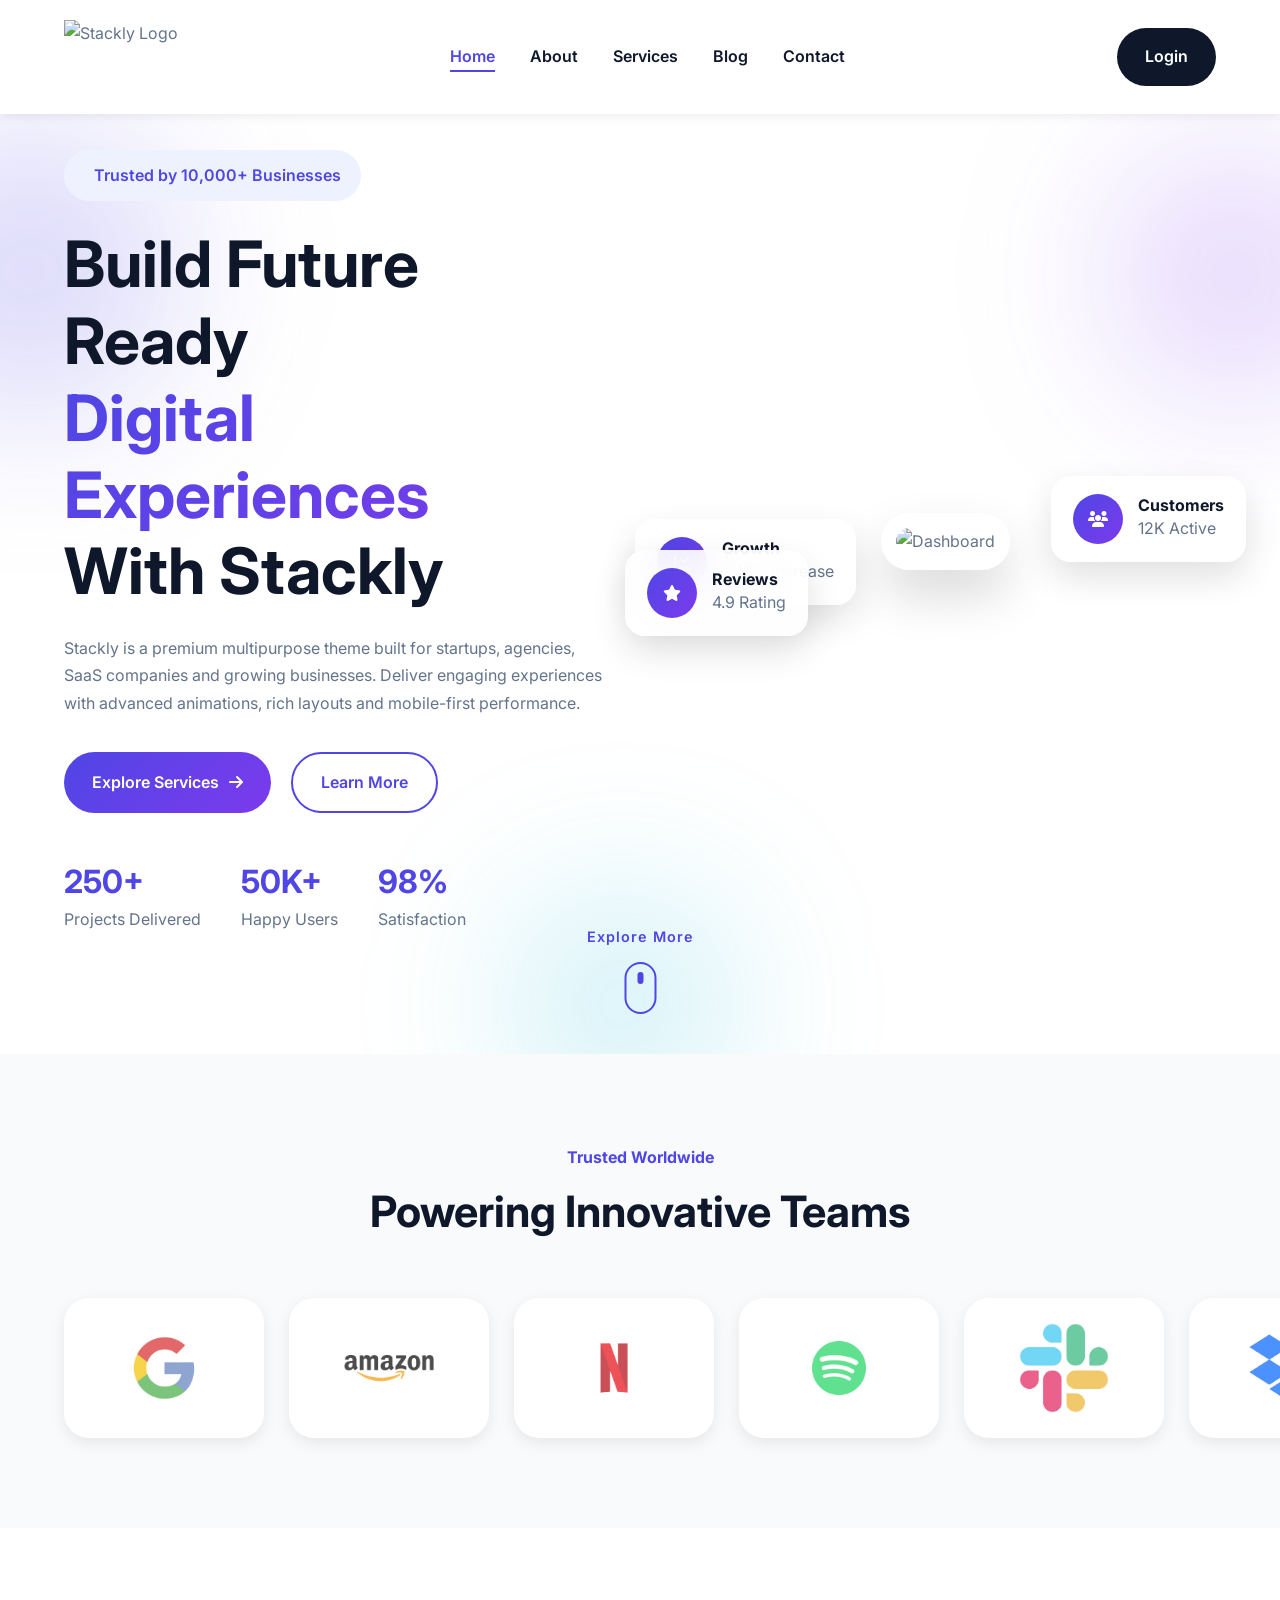
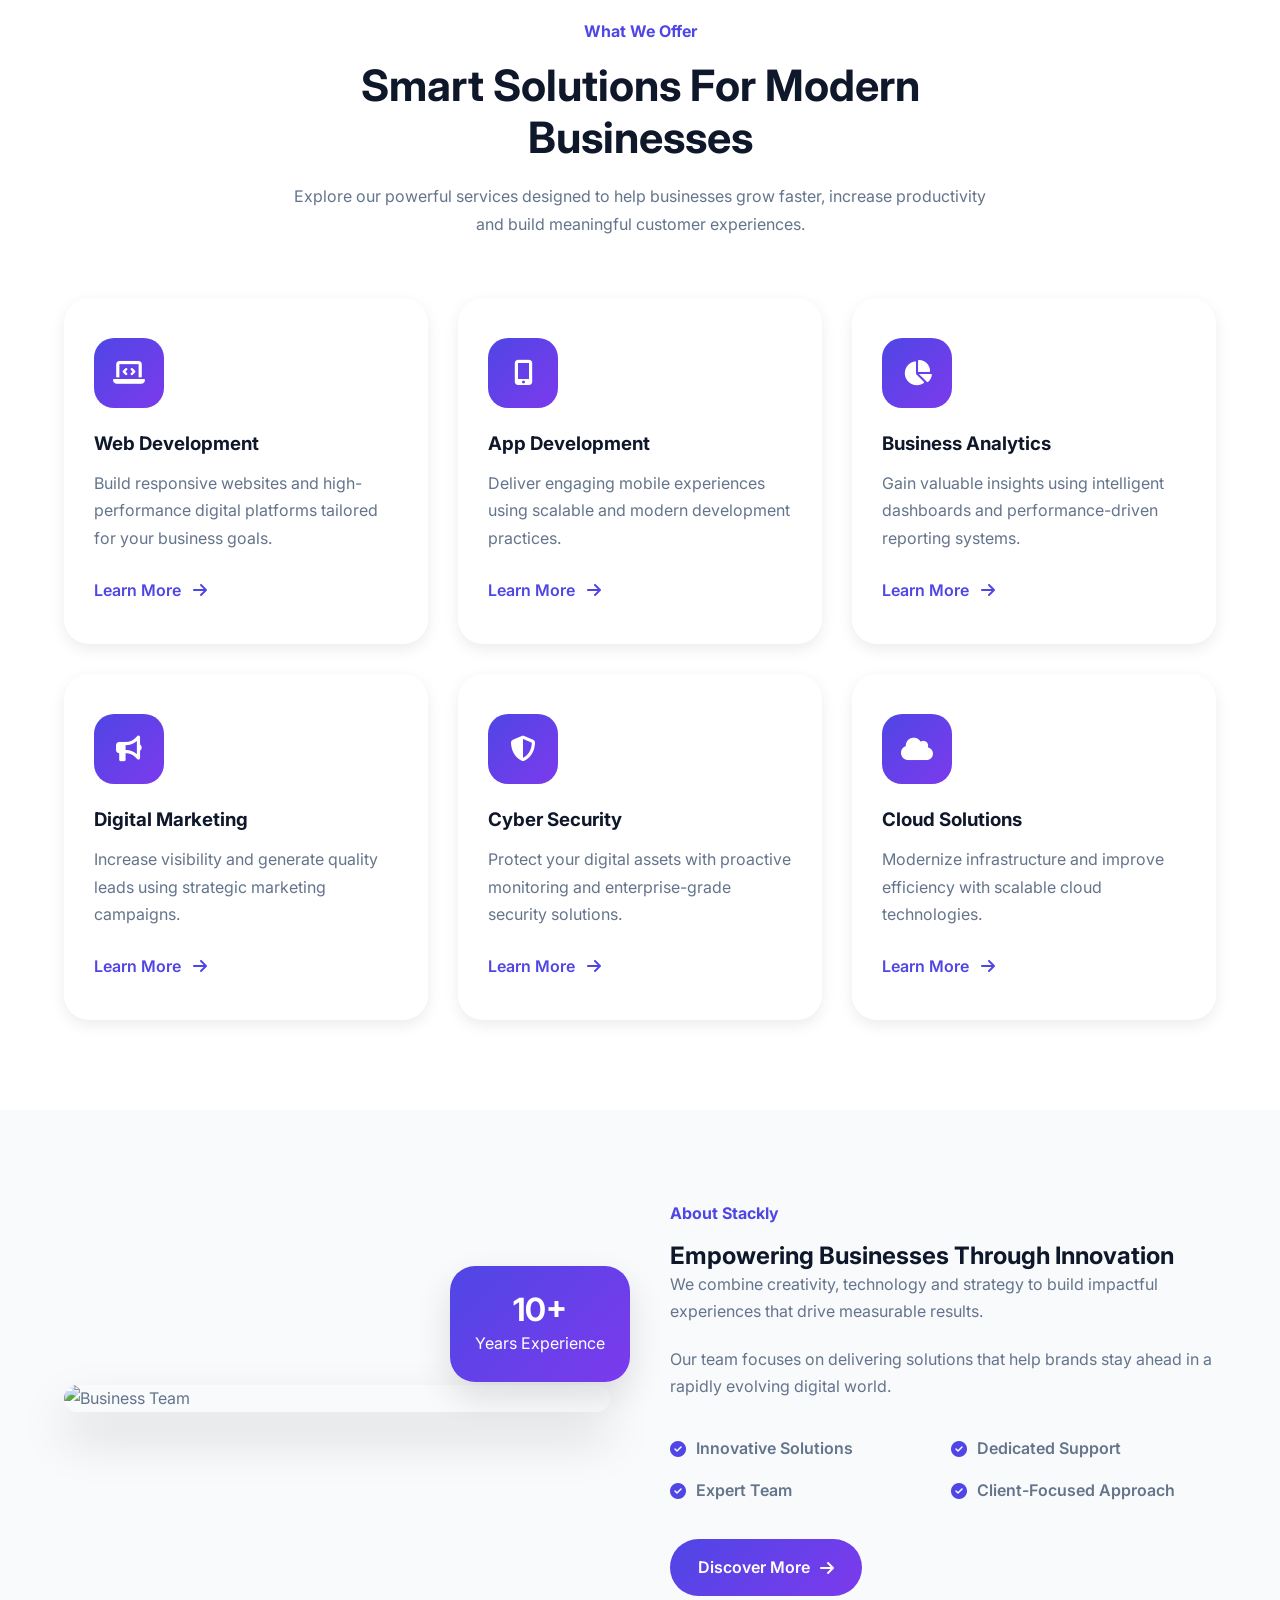
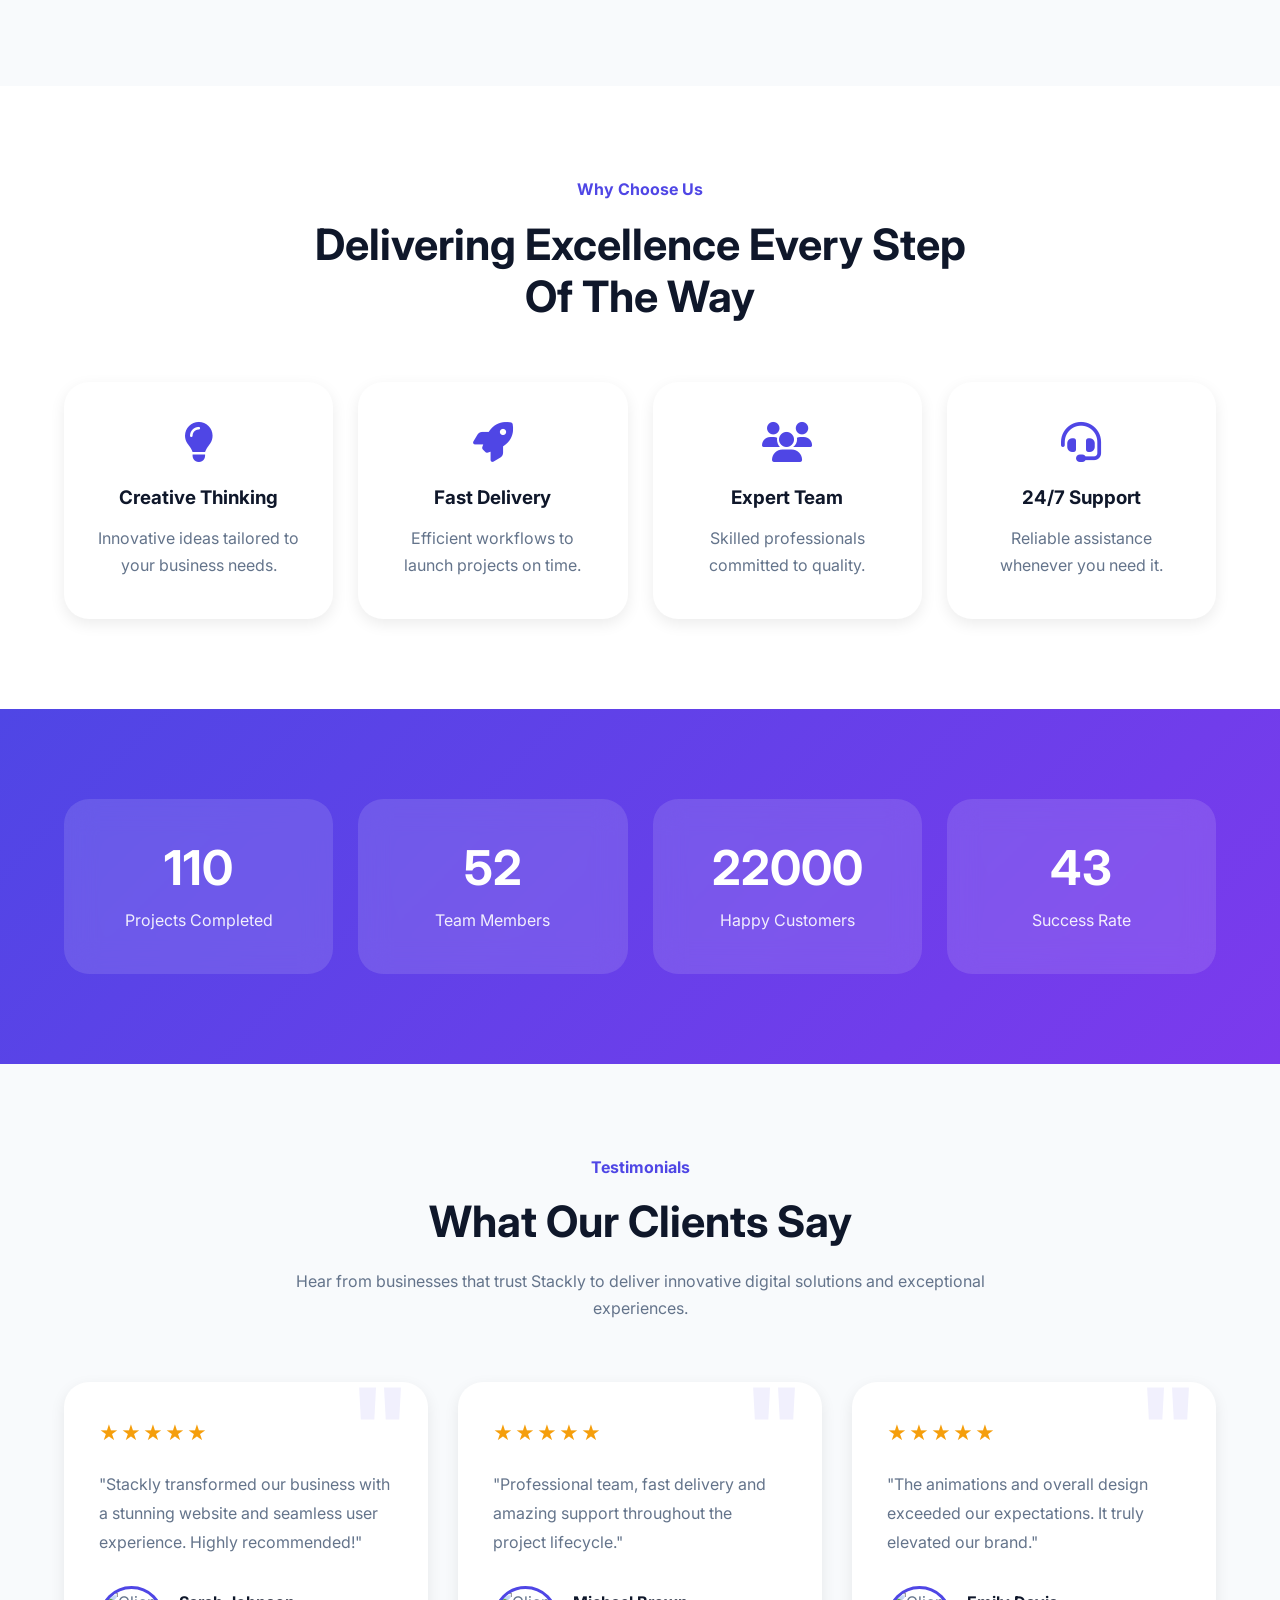
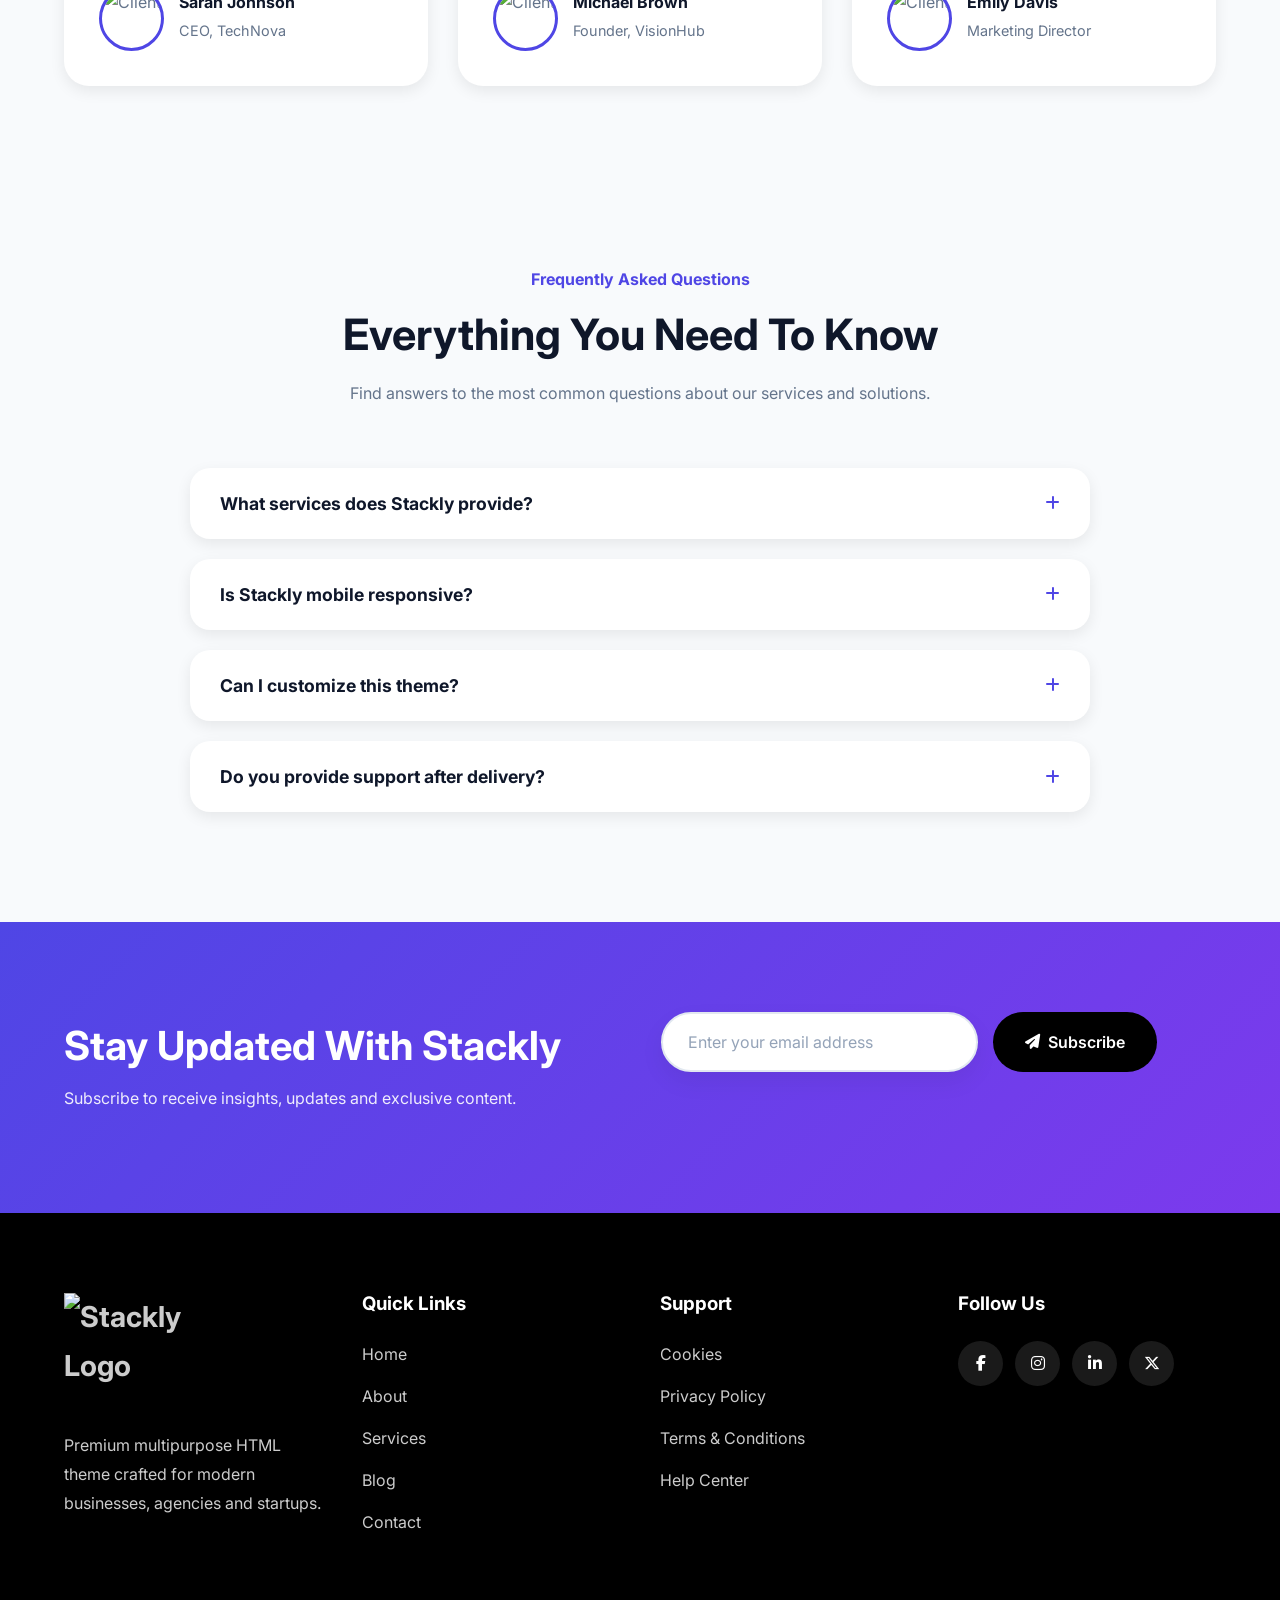
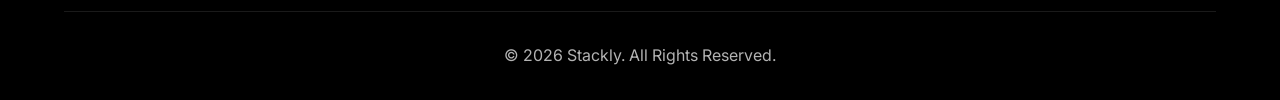
==== index.html @ 88df08c8 "first commit" ====
<!DOCTYPE html>
<html lang="en">
<head>
    <meta charset="UTF-8">
    <meta name="viewport" content="width=device-width, initial-scale=1.0">
    <title>Stackly - Premium Multipurpose Theme</title>

    <!-- Google Fonts -->
    <link href="https://fonts.googleapis.com/css2?family=Inter:wght@300;400;500;600;700;800;900&display=swap" rel="stylesheet">

    <!-- Font Awesome -->
    <link rel="stylesheet" href="https://cdnjs.cloudflare.com/ajax/libs/font-awesome/6.5.2/css/all.min.css">

    <!-- CSS -->
    <link rel="stylesheet" href="css/style.css">
    <link rel="stylesheet" href="css/animations.css">
    <link rel="stylesheet" href="css/responsive.css">
</head>

<body>

<!-- ================= PRELOADER ================= -->

<div class="preloader" id="preloader">
    <div class="loader">
        <div class="loader-logo">
            <i class="fa-solid fa-layer-group"></i>
            <span>Stackly</span>
        </div>

        <div class="loader-bars">
            <span></span>
            <span></span>
            <span></span>
        </div>
    </div>
</div>


<!-- ================= SCROLL PROGRESS ================= -->

<div class="scroll-progress">
    <div class="scroll-progress-bar" id="progressBar"></div>
</div>


<!-- ================= HEADER ================= -->

<header class="header" id="header">

    <div class="container header-container">

        <!-- Logo -->
        <a href="index.html" class="logo">

    <img src="images/blue-logo.webp"
         alt="Stackly Logo"
         class="logo-image">

</a>


        <!-- Navbar -->
        <nav class="navbar" id="navbar">

            <ul class="nav-links">

                <li>
                    <a href="index.html" class="active">
                        Home
                    </a>
                </li>

                <li>
                    <a href="about.html">
                        About
                    </a>
                </li>

                <li>
                    <a href="services.html">
                        Services
                    </a>
                </li>

                <li>
                    <a href="blog.html">
                        Blog
                    </a>
                </li>

                <li>
                    <a href="contact.html">
                        Contact
                    </a>
                </li>
            <li class="mobile-login">
    <a href="login.html">Login</a>
</li>


            </ul>

        </nav>


        <!-- Right Side -->
        <div class="header-right">

            <a href="login.html" class="login-btn">
                Login
            </a>

            <button class="hamburger" id="hamburger">

                <span></span>
                <span></span>
                <span></span>

            </button>

        </div>

    </div>

</header>


<!-- ================= HERO SECTION ================= -->

<section class="hero">

    <!-- Animated Background -->
    <div class="hero-bg">

        <div class="blob blob-1"></div>

        <div class="blob blob-2"></div>

        <div class="blob blob-3"></div>

    </div>


    <div class="container hero-container">

        <!-- Left Content -->

        <div class="hero-content">

            <div class="hero-badge">

                <i class="fa-solid fa-sparkles"></i>

                Trusted by 10,000+ Businesses

            </div>


            <h1 class="hero-title">

                Build Future Ready

                <span>Digital Experiences</span>

                With Stackly

            </h1>


            <p class="hero-description">

                Stackly is a premium multipurpose theme built for
                startups, agencies, SaaS companies and growing businesses.

                Deliver engaging experiences with advanced animations,
                rich layouts and mobile-first performance.

            </p>


            <div class="hero-buttons">

                <a href="services.html" class="primary-btn">

                    Explore Services

                    <i class="fa-solid fa-arrow-right"></i>

                </a>


                <a href="about.html" class="secondary-btn">

                    Learn More

                </a>

            </div>


            <!-- Hero Stats -->

            <div class="hero-stats">

                <div class="stat-item">

                    <h3>250+</h3>

                    <p>Projects Delivered</p>

                </div>


                <div class="stat-item">

                    <h3>50K+</h3>

                    <p>Happy Users</p>

                </div>


                <div class="stat-item">

                    <h3>98%</h3>

                    <p>Satisfaction</p>

                </div>

            </div>

        </div>



        <!-- Right Content -->

        <div class="hero-image-area">

            <!-- Main Image -->

            <div class="hero-image-card">

                <img src="images/homeimg-compressed.webp"
                     alt="Dashboard"
                     loading="lazy">

            </div>


            <!-- Floating Card -->

            <div class="floating-card card-1">

                <i class="fa-solid fa-chart-line"></i>

                <div>

                    <h4>Growth</h4>

                    <p>+45% Increase</p>

                </div>

            </div>


            <!-- Floating Card -->

            <div class="floating-card card-2">

                <i class="fa-solid fa-users"></i>

                <div>

                    <h4>Customers</h4>

                    <p>12K Active</p>

                </div>

            </div>


            <!-- Floating Card -->

            <div class="floating-card card-3">

                <i class="fa-solid fa-star"></i>

                <div>

                    <h4>Reviews</h4>

                    <p>4.9 Rating</p>

                </div>

            </div>

        </div>

    </div>


    <!-- Scroll Indicator -->

   <!-- Premium Scroll Indicator -->

<div class="scroll-indicator">

    <span>Explore More</span>

    <div class="mouse-scroll">

        <div class="mouse-wheel"></div>

    </div>

</div>

</section>


<!-- ================= TRUSTED BRANDS ================= -->

<section class="brands">

    <div class="container">

        <div class="section-heading">

            <span class="section-subtitle">

                Trusted Worldwide

            </span>

            <h2>

                Powering Innovative Teams

            </h2>

        </div>


        <div class="brands-slider">

            <div class="brand-item">
                <img src="images/google img1 (1).webp"
                     alt="Google">
            </div>

            <div class="brand-item">
              <img src="images/amazon img.webp"
                  alt="Amazon">
            </div>

            <div class="brand-item">
                <img src="images/netlifix img.webp" 
                     alt="Netflix">
            </div>

            <div class="brand-item">
                <img src="images/spotify img.webp"
                     alt="Spotify">
            </div>

            <div class="brand-item">
                <img src="images/slack img.webp"
                 alt="Slack">
            </div>

            <div class="brand-item">
                <img src="images/dropbox img.webp"
                     alt="Dropbox">
            </div>

        </div>

    </div>

</section>

<!-- PART 1 ENDS HERE -->
 <!-- ================= SERVICES SECTION ================= -->

<section class="services section">

    <div class="container">

        <div class="section-heading">

            <span class="section-subtitle">
                What We Offer
            </span>

            <h2>
                Smart Solutions For Modern Businesses
            </h2>

            <p>
                Explore our powerful services designed to help businesses
                grow faster, increase productivity and build meaningful
                customer experiences.
            </p>

        </div>


        <div class="services-grid">

            <!-- Service 1 -->
            <div class="service-card service-card-1">

                <div class="service-icon">
                    <i class="fa-solid fa-laptop-code"></i>
                </div>

                <h3>Web Development</h3>

                <p>
                    Build responsive websites and high-performance digital
                    platforms tailored for your business goals.
                </p>

                <a href="services.html">
                    Learn More
                    <i class="fa-solid fa-arrow-right"></i>
                </a>

            </div>


            <!-- Service 2 -->
            <div class="service-card service-card-2">

                <div class="service-icon">
                    <i class="fa-solid fa-mobile-screen-button"></i>
                </div>

                <h3>App Development</h3>

                <p>
                    Deliver engaging mobile experiences using scalable
                    and modern development practices.
                </p>

                <a href="services.html">
                    Learn More
                    <i class="fa-solid fa-arrow-right"></i>
                </a>

            </div>


            <!-- Service 3 -->
            <div class="service-card service-card-3">

                <div class="service-icon">
                    <i class="fa-solid fa-chart-pie"></i>
                </div>

                <h3>Business Analytics</h3>

                <p>
                    Gain valuable insights using intelligent dashboards
                    and performance-driven reporting systems.
                </p>

                <a href="services.html">
                    Learn More
                    <i class="fa-solid fa-arrow-right"></i>
                </a>

            </div>


            <!-- Service 4 -->
            <div class="service-card service-card-4">

                <div class="service-icon">
                    <i class="fa-solid fa-bullhorn"></i>
                </div>

                <h3>Digital Marketing</h3>

                <p>
                    Increase visibility and generate quality leads using
                    strategic marketing campaigns.
                </p>

                <a href="services.html">
                    Learn More
                    <i class="fa-solid fa-arrow-right"></i>
                </a>

            </div>


            <!-- Service 5 -->
            <div class="service-card service-card-5">

                <div class="service-icon">
                    <i class="fa-solid fa-shield-halved"></i>
                </div>

                <h3>Cyber Security</h3>

                <p>
                    Protect your digital assets with proactive monitoring
                    and enterprise-grade security solutions.
                </p>

                <a href="services.html">
                    Learn More
                    <i class="fa-solid fa-arrow-right"></i>
                </a>

            </div>


            <!-- Service 6 -->
            <div class="service-card service-card-6">

                <div class="service-icon">
                    <i class="fa-solid fa-cloud"></i>
                </div>

                <h3>Cloud Solutions</h3>

                <p>
                    Modernize infrastructure and improve efficiency with
                    scalable cloud technologies.
                </p>

                <a href="services.html">
                    Learn More
                    <i class="fa-solid fa-arrow-right"></i>
                </a>

            </div>

        </div>

    </div>

</section>


<!-- ================= ABOUT STACKLY ================= -->

<section class="about-home section">

    <div class="container about-container">

        <!-- Image -->

        <div class="about-image">

          <img src="images/homeimg2.webp"
     alt="Business Team"
     loading="lazy">

            <div class="experience-badge">

                <h3>10+</h3>

                <span>Years Experience</span>

            </div>

        </div>


        <!-- Content -->

        <div class="about-content">

            <span class="section-subtitle">

                About Stackly

            </span>

            <h2>

                Empowering Businesses Through Innovation

            </h2>

            <p>

                We combine creativity, technology and strategy to build
                impactful experiences that drive measurable results.

            </p>

            <p>

                Our team focuses on delivering solutions that help brands
                stay ahead in a rapidly evolving digital world.

            </p>


            <div class="about-features">

                <div class="feature-item">

                    <i class="fa-solid fa-circle-check"></i>

                    Innovative Solutions

                </div>


                <div class="feature-item">

                    <i class="fa-solid fa-circle-check"></i>

                    Dedicated Support

                </div>


                <div class="feature-item">

                    <i class="fa-solid fa-circle-check"></i>

                    Expert Team

                </div>


                <div class="feature-item">

                    <i class="fa-solid fa-circle-check"></i>

                    Client-Focused Approach

                </div>

            </div>


            <a href="about.html" class="primary-btn">

                Discover More

                <i class="fa-solid fa-arrow-right"></i>

            </a>

        </div>

    </div>

</section>


<!-- ================= WHY CHOOSE US ================= -->

<section class="why-us section">

    <div class="container">

        <div class="section-heading">

            <span class="section-subtitle">

                Why Choose Us

            </span>

            <h2>

                Delivering Excellence Every Step Of The Way

            </h2>

        </div>


        <div class="why-grid">

            <div class="why-card">

                <i class="fa-solid fa-lightbulb"></i>

                <h3>Creative Thinking</h3>

                <p>
                    Innovative ideas tailored to your business needs.
                </p>

            </div>


            <div class="why-card">

                <i class="fa-solid fa-rocket"></i>

                <h3>Fast Delivery</h3>

                <p>
                    Efficient workflows to launch projects on time.
                </p>

            </div>


            <div class="why-card">

                <i class="fa-solid fa-users"></i>

                <h3>Expert Team</h3>

                <p>
                    Skilled professionals committed to quality.
                </p>

            </div>


            <div class="why-card">

                <i class="fa-solid fa-headset"></i>

                <h3>24/7 Support</h3>

                <p>
                    Reliable assistance whenever you need it.
                </p>

            </div>

        </div>

    </div>

</section>


<!-- ================= COUNTER SECTION ================= -->

<section class="counter-section">

    <div class="container">

        <div class="counter-grid">

            <div class="counter-card">

                <h2 class="counter" data-target="250">
                    0
                </h2>

                <p>
                    Projects Completed
                </p>

            </div>


            <div class="counter-card">

                <h2 class="counter" data-target="120">
                    0
                </h2>

                <p>
                    Team Members
                </p>

            </div>


            <div class="counter-card">

                <h2 class="counter" data-target="50000">
                    0
                </h2>

                <p>
                    Happy Customers
                </p>

            </div>


            <div class="counter-card">

                <h2 class="counter" data-target="98">
                    0
                </h2>

                <p>
                    Success Rate
                </p>

            </div>

        </div>

    </div>

</section>

<!-- PART 2 ENDS HERE -->
 <!-- ================= TESTIMONIALS SECTION ================= -->

<section class="testimonials section">

    <div class="container">

        <div class="section-heading">

            <span class="section-subtitle">
                Testimonials
            </span>

            <h2>
                What Our Clients Say
            </h2>

            <p>
                Hear from businesses that trust Stackly to deliver
                innovative digital solutions and exceptional experiences.
            </p>

        </div>

        <div class="testimonials-grid">

            <div class="testimonial-card">

                <div class="testimonial-rating">
                    ★★★★★
                </div>

                <p>
                    "Stackly transformed our business with a stunning website
                    and seamless user experience. Highly recommended!"
                </p>

                <div class="testimonial-user">

                    <img src="images/client1.webp"
                         alt="Client">

                    <div>
                        <h4>Sarah Johnson</h4>
                        <span>CEO, TechNova</span>
                    </div>

                </div>

            </div>


            <div class="testimonial-card">

                <div class="testimonial-rating">
                    ★★★★★
                </div>

                <p>
                    "Professional team, fast delivery and amazing support
                    throughout the project lifecycle."
                </p>

                <div class="testimonial-user">

                    <img src="images/client2.webp"
                         alt="Client">

                    <div>
                        <h4>Michael Brown</h4>
                        <span>Founder, VisionHub</span>
                    </div>

                </div>

            </div>


            <div class="testimonial-card">

                <div class="testimonial-rating">
                    ★★★★★
                </div>

                <p>
                    "The animations and overall design exceeded our expectations.
                    It truly elevated our brand."
                </p>

                <div class="testimonial-user">

                    <img src="images/client3.webp"
                         alt="Client">

                    <div>
                        <h4>Emily Davis</h4>
                        <span>Marketing Director</span>
                    </div>

                </div>

            </div>

        </div>

    </div>

</section>


<!-- ================= FAQ SECTION ================= -->

<!--=========================
    FAQ SECTION
==========================-->

<section class="faq section">

    <div class="container">

        <div class="section-heading">

            <span class="section-subtitle">
                Frequently Asked Questions
            </span>

            <h2>
                Everything You Need To Know
            </h2>

            <p>
                Find answers to the most common questions about our services and solutions.
            </p>

        </div>


        <div class="faq-container">

            <!-- FAQ 1 -->
            <div class="faq-item">

                <div class="faq-question">

                    <h3>
                        What services does Stackly provide?
                    </h3>

                    <i class="fa-solid fa-plus"></i>

                </div>

                <div class="faq-answer">

                    <p>
                        We provide web development, mobile applications,
                        digital marketing, cloud solutions, UI/UX design,
                        and business consulting services.
                    </p>

                </div>

            </div>


            <!-- FAQ 2 -->
            <div class="faq-item">

                <div class="faq-question">

                    <h3>
                        Is Stackly mobile responsive?
                    </h3>

                    <i class="fa-solid fa-plus"></i>

                </div>

                <div class="faq-answer">

                    <p>
                        Yes. All Stackly pages are built using a mobile-first approach
                        and optimized for every screen size.
                    </p>

                </div>

            </div>


            <!-- FAQ 3 -->
            <div class="faq-item">

                <div class="faq-question">

                    <h3>
                        Can I customize this theme?
                    </h3>

                    <i class="fa-solid fa-plus"></i>

                </div>

                <div class="faq-answer">

                    <p>
                        Absolutely. You can modify colors, layouts,
                        animations, sections, and content to suit your needs.
                    </p>

                </div>

            </div>


            <!-- FAQ 4 -->
            <div class="faq-item">

                <div class="faq-question">

                    <h3>
                        Do you provide support after delivery?
                    </h3>

                    <i class="fa-solid fa-plus"></i>

                </div>

                <div class="faq-answer">

                    <p>
                        Yes. We offer dedicated support and maintenance
                        to ensure smooth project performance.
                    </p>

                </div>

            </div>

        </div>

    </div>

</section>
<!-- ================= NEWSLETTER ================= -->

<section class="newsletter">

    <div class="container newsletter-container">

        <div class="newsletter-content">

            <h2>
                Stay Updated With Stackly
            </h2>

            <p>
                Subscribe to receive insights, updates and exclusive content.
            </p>

        </div>
     
    <form id="subscribeForm" class="subscribe-form">

    <input type="text"
       id="subscribeEmail"
       placeholder="Enter your email address"
       autocomplete="off">

    <button type="submit"
            class="subscribe-btn">

        <i class="fa-solid fa-paper-plane"></i>

        Subscribe

    </button>

    <small id="subscribeMessage"></small>

</form>



    </div>

</section>


<!-- ================= FOOTER ================= -->

<footer class="footer">

    <div class="container">

        <div class="footer-grid">

            <!-- About -->

            <div class="footer-column">

           <a href="index.html" class="footer-logo">

        <img src="images/blue-logo-black.webp"
             alt="Stackly Logo"
             class="footer-logo-image">

    </a>

    



                <p>
                    Premium multipurpose HTML theme crafted for modern
                    businesses, agencies and startups.
                </p>

            </div>


            <!-- Quick Links -->

            <div class="footer-column">

                <h3>
                    Quick Links
                </h3>

                <ul>

                    <li>
                        <a href="index.html">Home</a>
                    </li>

                    <li>
                        <a href="about.html">About</a>
                    </li>

                    <li>
                        <a href="services.html">Services</a>
                    </li>

                    <li>
                        <a href="blog.html">Blog</a>
                    </li>

                    <li>
                        <a href="contact.html">Contact</a>
                    </li>

                </ul>

            </div>


            <!-- Support -->

            <div class="footer-column">

                <h3>
                    Support
                </h3>

                <ul>

                    <li>
                        <a href="404.html">Cookies</a>
                    </li>

                    <li>
                        <a href="404.html">Privacy Policy</a>
                    </li>

                    <li>
                        <a href="404.html">Terms & Conditions</a>
                    </li>

                    <li>
                        <a href="404.html">Help Center</a>
                    </li>

                </ul>

            </div>


            <!-- Social -->

        <div class="footer-column">

    <h3>Follow Us</h3>

    <div class="social-links">

        <a href="404.html"><i class="fa-brands fa-facebook-f"></i></a>

        <a href="404.html"><i class="fa-brands fa-instagram"></i></a>

        <a href="404.html"><i class="fa-brands fa-linkedin-in"></i></a>

        <a href="404.html"><i class="fa-brands fa-x-twitter"></i></a>

    </div>

</div>


        </div>


        <div class="footer-bottom">

            <p>
                © 2026 Stackly. All Rights Reserved.
            </p>

        </div>

    </div>

</footer>


<!-- ================= BACK TO TOP ================= -->


<!-- ================= SCRIPT ================= -->

<script src="js/script.js"></script>

</body>
</html>
---- css/style.css ----
/*=========================
    GOOGLE FONT RESET
=========================*/

:root{
    --primary:#4F46E5;
    --secondary:#7C3AED;
    --accent:#06B6D4;

    --dark:#0F172A;
    --dark-light:#1E293B;

    --text:#64748B;
    --light:#F8FAFC;
    --white:#FFFFFF;

    --border:#E2E8F0;

    --shadow-sm:0 5px 15px rgba(0,0,0,.08);
    --shadow-md:0 15px 35px rgba(0,0,0,.12);
    --shadow-lg:0 25px 50px rgba(0,0,0,.15);

    --radius-sm:10px;
    --radius-md:16px;
    --radius-lg:24px;

    --transition:.4s ease;
}


/*=========================
    RESET
=========================*/

*{
    margin:0;
    padding:0;
    box-sizing:border-box;
}

html{
    scroll-behavior:smooth;
}

body{
    font-family:'Inter',sans-serif;
    background:var(--white);
    color:var(--text);
    overflow-x:hidden;
    line-height:1.7;
    
}

img{
    width:100%;
    display:block;
}

a{
    text-decoration:none;
    color:inherit;
}

ul{
    list-style:none;
}

button,
input{
    font-family:inherit;
    border:none;
    outline:none;
}

section{
    padding:90px 0;
}

.container{
    width:min(90%,1200px);
    margin:auto;
}


/*=========================
    TYPOGRAPHY
=========================*/

h1,
h2,
h3,
h4,
h5,
h6{
    color:var(--dark);
    line-height:1.2;
}

.section-heading{
    text-align:center;
    max-width:700px;
    margin:0 auto 60px;
}

.section-subtitle{
    display:inline-block;
    color:var(--primary);
    font-weight:700;
    margin-bottom:15px;
    position:relative;
}

.section-heading h2{
    font-size:2.7rem;
    margin-bottom:20px;
}

.section-heading p{
    color:var(--text);
}


/*=========================
    BUTTONS
=========================*/

.primary-btn,
.secondary-btn,
.login-btn{
    display:inline-flex;
    align-items:center;
    gap:10px;
    padding:15px 28px;
    border-radius:50px;
    font-weight:600;
    transition:var(--transition);
}

.primary-btn{
    background:linear-gradient(
        135deg,
        var(--primary),
        var(--secondary)
    );

    color:var(--white);
}

/* Hide mobile login on desktop */
.mobile-login{
    display: none;
}
.primary-btn:hover{
    transform:translateY(-5px);
    box-shadow:var(--shadow-md);
}

.secondary-btn{
    border:2px solid var(--primary);
    color:var(--primary);
}

.secondary-btn:hover{
    background:var(--primary);
    color:var(--white);
}

.login-btn{
    background:var(--dark);
    color:var(--white);
}

.login-btn:hover{
    background:var(--primary);
}


/*=========================
    PRELOADER
=========================*/
/*==================================
          PRELOADER
==================================*/

.preloader{
    position: fixed;
    inset: 0;
    background: var(--white);
    z-index: 99999;

    display: flex;
    justify-content: center;
    align-items: center;

    opacity: 1;
    visibility: visible;

    transition: opacity 0.6s ease,
                visibility 0.6s ease;
}

/* Hide State */
.preloader.hide{
    opacity: 0;
    visibility: hidden;
    pointer-events: none;
}


/*==================================
            LOADER
==================================*/

.loader{
    text-align: center;
}


/*==================================
        LOADER LOGO
==================================*/

.loader-logo{
    display: flex;
    align-items: center;
    justify-content: center;
    gap: 10px;

    font-size: 2rem;
    font-weight: 800;
    color: var(--primary);

    margin-bottom: 25px;
}

.loader-logo i{
    color: var(--primary);
}

@media (max-width: 768px){

    .scroll-top{
        display: none !important;
    }

}
/*==================================
        LOADER BARS
==================================*/

.loader-bars{
    display: flex;
    justify-content: center;
    gap: 8px;
}

.loader-bars span{
    width: 10px;
    height: 40px;
    border-radius: 50px;

    background: linear-gradient(
        to bottom,
        var(--primary),
        var(--secondary)
    );

    animation: loader 1s infinite ease-in-out;
}

.loader-bars span:nth-child(2){
    animation-delay: 0.2s;
}

.loader-bars span:nth-child(3){
    animation-delay: 0.4s;
}


/*==================================
        LOADER ANIMATION
==================================*/

@keyframes loader{

    0%,
    100%{
        transform: scaleY(0.4);
    }

    50%{
        transform: scaleY(1);
    }

}

/*=========================
    SCROLL PROGRESS BAR
=========================*/

.scroll-progress{
    position:fixed;
    top:0;
    left:0;

    width:100%;
    height:4px;

    z-index:9999;
}

.scroll-progress-bar{
    width:0;
    height:100%;

    background:linear-gradient(
        90deg,
        var(--primary),
        var(--accent)
    );
}


/*=========================
    HEADER
=========================*/
.header{
    position:fixed;
    top: 0;

    width: 100%;

    z-index: 1000;

    padding: 20px 0;

    background: #ffffff;

    box-shadow: 0 2px 10px rgba(0,0,0,.08);

    transition: all 0.3s ease;
}



.header-container{
    display:flex;
    justify-content:space-between;
    align-items:center;
}


/*=========================
    LOGO
=========================*/
.logo{

    display: flex;

    align-items: center;

}

.logo-image{

    height:74px;

    width: auto;

    object-fit: contain;

    transition: var(--transition);

    mix-blend-mode: multiply;

}

.logo:hover .logo-image{

    transform: scale(1.05);

}


/*=========================
    NAVBAR
=========================*/

.navbar .nav-links{
    display:flex;
    align-items:center;
    gap:35px;
}

.nav-links a{
    color:var(--dark);
    font-weight:600;

    position:relative;

    transition:var(--transition);
}

.nav-links a:hover,
.nav-links a.active{
    color:var(--primary);
}

.nav-links a::after{
    content:'';

    position:absolute;

    left:0;
    bottom:-6px;

    width:0;
    height:2px;

    background:var(--primary);

    transition:var(--transition);
}

.nav-links a:hover::after,
.nav-links a.active::after{
    width:100%;
}

/* Mobile */
@media (max-width: 768px){

    .hamburger{
        display: flex;
    }

    .hamburger i{
        font-size: 32px !important;
    }

}
/*=========================
    HAMBURGER
=========================*/

.hamburger{
    display:none;

    background:none;
    cursor:pointer;
}

.hamburger span{
    display:block;

    width:28px;
    height:3px;

    background:var(--dark);

    margin:6px 0;

    border-radius:20px;
}


/*=========================
    HERO SECTION
=========================*/

.hero{
    position:relative;

    overflow:hidden;

     padding-top:150px;
    padding-bottom:120px;
}


.hero-container{
    display:grid;
    grid-template-columns:1fr 1fr;
    align-items:center;
    gap:70px;

    
}

.hero-content{
    position:relative;
    z-index:2;
}

.hero-badge{
    display:inline-flex;
    align-items:center;
    gap:10px;

    padding:12px 20px;

    border-radius:50px;

    background:#EEF2FF;

    color:var(--primary);

    font-weight:600;

    margin-bottom:25px;
}

.hero-title{
    font-size:4rem;
    margin-bottom:25px;
}

.hero-title span{
    display:block;

    background:linear-gradient(
        135deg,
        var(--primary),
        var(--secondary)
    );

    -webkit-background-clip:text;
    -webkit-text-fill-color:transparent;
}

.hero-description{
    max-width:550px;
    margin-bottom:35px;
}

.hero-buttons{
    display:flex;
    flex-wrap:wrap;
    gap:20px;

    margin-bottom:50px;
}

.hero-stats{
    display:flex;
    gap:40px;
}

.stat-item h3{
    font-size:2rem;
    color:var(--primary);

    margin-bottom:5px;
}


/*=========================
    HERO IMAGE AREA
=========================*/

.hero-image-area{
    position:relative;
    display:flex;
    justify-content:center;
    align-items:center;
}

.hero-image-card{
    position:relative;
    overflow:hidden;

    border-radius:30px;

    background:rgba(255,255,255,.7);
    backdrop-filter:blur(20px);

    box-shadow:var(--shadow-lg);

    padding:15px;

    animation:floatImage 5s ease-in-out infinite;
}

.hero-image-card img{
    border-radius:20px;
}


/*=========================
    FLOATING CARDS
=========================*/

.floating-card{
    position:absolute;

    display:flex;
    align-items:center;
    gap:15px;

    background:rgba(255,255,255,.9);
    backdrop-filter:blur(20px);

    padding:18px 22px;

    border-radius:20px;

    box-shadow:var(--shadow-md);

    transition:var(--transition);
}

.floating-card:hover{
    transform:translateY(-10px);
}

.floating-card i{
    width:50px;
    height:50px;

    border-radius:50%;

    display:flex;
    align-items:center;
    justify-content:center;

    color:var(--white);

    background:linear-gradient(
        135deg,
        var(--primary),
        var(--secondary)
    );
}

.card-1{
    top:10%;
    left:-40px;

    animation:floatCard 4s ease infinite;
}

.card-2{
    bottom:15%;
    right:-30px;

    animation:floatCard 5s ease infinite;
}

.card-3{
    top:65%;
    left:-50px;

    animation:floatCard 6s ease infinite;
}


/*=========================
    HERO BLOBS
=========================*/

.hero-bg .blob{
    position:absolute;
    border-radius:50%;
    filter:blur(80px);
}

.blob-1{
    width:300px;
    height:300px;

    background:rgba(79,70,229,.2);

    top:120px;
    left:-120px;

    animation:blobMove 12s infinite;
    
}

.blob-2{
    width:250px;
    height:250px;

    background:rgba(124,58,237,.2);

    top:150px;
    right:-80px;

    animation:blobMove 15s infinite;

}

.blob-3{
    width:220px;
    height:220px;

    background:rgba(6,182,212,.2);

    bottom:-60px;
    left:40%;

    animation:blobMove 18s infinite;
}


/*=========================
    SCROLL INDICATOR
=========================*/

.scroll-indicator{
    margin-top:80px;

    display:flex;
    flex-direction:column;
    align-items:center;

    color:var(--primary);

    animation:bounce 2s infinite;
}

.scroll-indicator span{
    font-size:.9rem;
    font-weight:600;

    margin-bottom:10px;
}


/*=========================
    BRANDS SECTION
=========================*/

.brands{
    background:var(--light);
}

.brands-slider{
    display:grid;
    grid-template-columns:repeat(6,1fr);

    gap:25px;
}

.brand-item{
    background:var(--white);

    border-radius:20px;

    padding:30px;

    display:flex;
    justify-content:center;
    align-items:center;

    box-shadow:var(--shadow-sm);

    transition:var(--transition);
}

.brand-item:hover{
    transform:translateY(-10px);

    box-shadow:var(--shadow-md);
}

.brand-item img{
    width:70px;
    opacity:.7;

    transition:var(--transition);
}

.brand-item:hover img{
    opacity:1;
    transform:scale(1.1);
}


/*=========================
    SERVICES SECTION
=========================*/

.services-grid{
    display:grid;
    grid-template-columns:repeat(3,1fr);

    gap:30px;
}

.service-card{
    position:relative;

    padding:40px 30px;

    border-radius:25px;

    background:var(--white);

    box-shadow:var(--shadow-sm);

    overflow:hidden;

    transition:var(--transition);
}

.service-card:hover{
    transform:translateY(-15px);

    box-shadow:var(--shadow-lg);
}

.service-icon{
    width:70px;
    height:70px;

    border-radius:20px;

    display:flex;
    align-items:center;
    justify-content:center;

    color:var(--white);
    font-size:1.6rem;

    background:linear-gradient(
        135deg,
        var(--primary),
        var(--secondary)
    );

    margin-bottom:25px;
}

.service-card h3{
    margin-bottom:15px;
}

.service-card p{
    margin-bottom:25px;
}

.service-card a{
    color:var(--primary);
    font-weight:600;
}

.service-card a i{
    margin-left:8px;

    transition:var(--transition);
}

.service-card:hover a i{
    transform:translateX(8px);
}


/* Unique Hover Effects */

.service-card-1:hover{
    rotate:2deg;
}

.service-card-2:hover{
    transform:translateY(-15px) scale(1.03);
}

.service-card-3:hover{
    border:2px solid var(--primary);
}

.service-card-4:hover .service-icon{
    transform:rotate(360deg);
}

.service-card-5:hover{
    background:linear-gradient(
        135deg,
        #ffffff,
        #eef2ff
    );
}


.service-card-6:hover{
    border:2px solid var(--primary);
}

/*=========================
    ABOUT SECTION
=========================*/

.about-home{
    background:var(--light);
}

.about-container{
    display:grid;
    grid-template-columns:1fr 1fr;
    gap:60px;
    align-items:center;
}

.about-image{
    position:relative;
}

.about-image img{
    border-radius:30px;
    box-shadow:var(--shadow-lg);
    transition:var(--transition);
}

.about-image:hover img{
    transform:scale(1.03);
}

.experience-badge{
    position:absolute;
    right:-20px;
    bottom:30px;

    background:linear-gradient(
        135deg,
        var(--primary),
        var(--secondary)
    );

    color:var(--white);

    padding:25px;

    border-radius:25px;

    text-align:center;

    box-shadow:var(--shadow-md);

    animation:pulse 2s infinite;
}

.experience-badge h3{
    color:var(--white);
    font-size:2rem;
}

.about-content p{
    margin-bottom:20px;
}

.about-features{
    display:grid;
    grid-template-columns:repeat(2,1fr);
    gap:15px;

    margin:35px 0;
}

.feature-item{
    display:flex;
    align-items:center;
    gap:10px;

    font-weight:600;
}

.feature-item i{
    color:var(--primary);
}


/*=========================
    WHY CHOOSE US
=========================*/

.why-us{
    background:var(--white);
}

.why-grid{
    display:grid;
    grid-template-columns:repeat(4,1fr);
    gap:25px;
}

.why-card{
    padding:40px 30px;

    text-align:center;

    border-radius:25px;

    background:var(--white);

    box-shadow:var(--shadow-sm);

    transition:var(--transition);
}

.why-card:hover{
    transform:translateY(-15px);

    box-shadow:var(--shadow-lg);
}

.why-card i{
    font-size:2.5rem;

    color:var(--primary);

    margin-bottom:25px;

    transition:var(--transition);
}

.why-card:hover i{
    transform:scale(1.2);
}

.why-card h3{
    margin-bottom:15px;
}


/*=========================
    COUNTER SECTION
=========================*/

.counter-section{
    background:linear-gradient(
        135deg,
        var(--primary),
        var(--secondary)
    );
}

.counter-grid{
    display:grid;
    grid-template-columns:repeat(4,1fr);
    gap:25px;
}

.counter-card{
    text-align:center;

    padding:40px 25px;

    background:rgba(255,255,255,.12);

    backdrop-filter:blur(15px);

    border-radius:25px;

    transition:var(--transition);
}

.counter-card:hover{
    transform:translateY(-10px);

    background:rgba(255,255,255,.18);
}

.counter-card h2{
    color:var(--white);

    font-size:3rem;

    margin-bottom:10px;
}

.counter-card p{
    color:rgba(255,255,255,.9);
}


/*=========================
    ANIMATIONS
=========================*/

@keyframes floatImage{

    0%,100%{
        transform:translateY(0);
    }

    50%{
        transform:translateY(-20px);
    }
}

@keyframes floatCard{

    0%,100%{
        transform:translateY(0);
    }

    50%{
        transform:translateY(-15px);
    }
}

@keyframes blobMove{

    0%,100%{
        transform:translate(0,0);
    }

    50%{
        transform:translate(30px,-30px);
    }
}

@keyframes bounce{

    0%,100%{
        transform:translateY(0);
    }

    50%{
        transform:translateY(-12px);
    }
}

@keyframes pulse{

    0%{
        transform:scale(1);
    }

    50%{
        transform:scale(1.05);
    }

    100%{
        transform:scale(1);
    }
}

/*=========================
    TESTIMONIALS SECTION
=========================*/

.testimonials{
    background: var(--light);
    position: relative;
}

.testimonials-grid{
    display: grid;
    grid-template-columns: repeat(3, 1fr);
    gap: 30px;
    margin-top: 50px;
}

.testimonial-card{
    background: var(--white);
    padding: 35px;
    border-radius: 25px;
    box-shadow: var(--shadow-sm);
    transition: var(--transition);
    position: relative;
    overflow: hidden;
}

.testimonial-card::before{
    content: '"';
    position: absolute;
    top: -10px;
    right: 20px;
    font-size: 7rem;
    font-weight: 800;
    color: rgba(79,70,229,.08);
    line-height: 1;
}

.testimonial-card:hover{
    transform: translateY(-15px);
    box-shadow: var(--shadow-lg);
}

.testimonial-rating{
    color: #F59E0B;
    font-size: 1.2rem;
    margin-bottom: 20px;
    letter-spacing: 2px;
}

.testimonial-card p{
    margin-bottom: 30px;
    line-height: 1.8;
    color: var(--text);
}

.testimonial-user{
    display: flex;
    align-items: center;
    gap: 15px;
}

.testimonial-user img{
    width: 65px;
    height: 65px;
    border-radius: 50%;
    object-fit: cover;
    border: 3px solid var(--primary);
    flex-shrink: 0;
    transition: var(--transition);
}

.testimonial-card:hover .testimonial-user img{
    transform: scale(1.08);
}

.testimonial-user h4{
    margin-bottom: 5px;
    color: var(--dark);
}

.testimonial-user span{
    color: var(--text);
    font-size: 0.9rem;
}


/*=========================
    TESTIMONIAL HOVER EFFECTS
=========================*/

.testimonial-card:nth-child(1):hover{
    transform: translateY(-15px) rotate(-2deg);
}

.testimonial-card:nth-child(2):hover{
    transform: translateY(-15px) scale(1.03);
}

.testimonial-card:nth-child(3):hover{
    transform: translateY(-15px) rotate(2deg);
}


/*=========================
    NEWSLETTER SECTION
=========================*/

.newsletter{
    padding: 90px 0;

    background: linear-gradient(
        135deg,
        var(--primary),
        var(--secondary)
    );

    color: var(--white);
}

.newsletter-container{
    display: flex;
    justify-content: space-between;
    align-items: center;
    gap: 40px;
}

.newsletter-content h2{
    color: var(--white);
    font-size: 2.5rem;
    margin-bottom: 15px;
}

.newsletter-content p{
    color: rgba(255,255,255,.9);
}

.newsletter-form{
    display: flex;
    gap: 15px;
}

.newsletter-form input{
    width: 320px;

    padding: 16px 22px;

    border-radius: 50px;

    border: none;

    font-size: 1rem;
}

.newsletter-form button{
    padding: 16px 30px;

    border: none;

    border-radius: 50px;

    background: var(--dark);

    color: var(--white);

    font-weight: 600;

    cursor: pointer;

    transition: var(--transition);
}

.newsletter-form button:hover{
    transform: translateY(-5px);

    background: var(--white);

    color: var(--primary);
}


/*=========================
    FOOTER SECTION
=========================*/

.footer{
    background:black;

    color: rgba(255,255,255,.8);

    padding: 80px 0 30px;
}

.footer-grid{
    display: grid;

    grid-template-columns: repeat(4,1fr);

    gap: 40px;
}

.footer-logo{
    display: flex;
    align-items: center;
    gap: 12px;

    color: var(--white);

    font-size: 1.8rem;
    font-weight: 700;

    margin-bottom: 20px;
}

.footer-column h3{
    color: var(--white);

    margin-bottom: 25px;
}

.footer-column p{
    line-height: 1.8;
}

.footer-column ul li{
    margin-bottom: 15px;
}

.footer-column a{
    color: rgba(255,255,255,.8);

    transition: var(--transition);
}

.footer-column a:hover{
    color: var(--accent);

    padding-left: 5px;
}

.footer-logo-image{
    width: 160px;
    height: auto;
    display: block;
    margin-bottom: 20px;
}
/*=========================
    SOCIAL LINKS
=========================*/

.social-links{
    display: flex;
    gap: 12px;
    flex-wrap: wrap;
}

.social-links a{
    width: 45px;
    height: 45px;

    border-radius: 50%;

    background: rgba(255,255,255,.1);

    display: flex;
    justify-content: center;
    align-items: center;

    color: var(--white);

    transition: var(--transition);
}

.social-links a:hover{
    background: linear-gradient(
        135deg,
        var(--primary),
        var(--secondary)
    );

    transform: translateY(-6px);
}


/*=========================
    FOOTER BOTTOM
=========================*/

.footer-bottom{
    text-align: center;

    margin-top: 60px;

    padding-top: 30px;

    border-top: 1px solid rgba(255,255,255,.1);
}

.footer-bottom p{
    color: rgba(255,255,255,.7);
}


/*=========================
    BACK TO TOP
=========================*/


/*=========================
    FAQ SECTION
=========================*/

.faq{
    background: var(--light);
}

.faq-container{
    max-width: 900px;
    margin: 50px auto 0;
}

.faq-item{
    background: var(--white);
    border-radius: 20px;
    margin-bottom: 20px;
    overflow: hidden;
    box-shadow: var(--shadow-sm);
    transition: var(--transition);
}

.faq-item:hover{
    box-shadow: var(--shadow-md);
}

.faq-question{
    padding: 25px 30px;
    display: flex;
    justify-content: space-between;
    align-items: center;
    cursor: pointer;
}

.faq-question h3{
    font-size: 1.1rem;
    color: var(--dark);
    margin-right: 20px;
}

.faq-question i{
    color: var(--primary);
    transition: var(--transition);
}

.faq-answer{
    max-height: 0;
    overflow: hidden;
    transition: all .4s ease;
}

.faq-answer p{
    padding: 0 30px 25px;
    color: var(--text);
    line-height: 1.8;
}

.faq-item.active .faq-answer{
    max-height: 200px;
}

.faq-item.active .faq-question i{
    transform: rotate(45deg);
}


/*=========================
    PREMIUM SCROLL INDICATOR
=========================*/

.scroll-indicator{
    position: absolute;
    bottom: 40px;
    left: 50%;

    transform: translateX(-50%);

    display: flex;
    flex-direction: column;
    align-items: center;

    z-index: 10;
}

.scroll-indicator span{
    color: var(--primary);

    font-weight: 600;

    margin-bottom: 12px;

    letter-spacing: 1px;
}

.mouse-scroll{
    width: 32px;
    height: 52px;

    border: 2px solid var(--primary);

    border-radius: 30px;

    display: flex;
    justify-content: center;

    padding-top: 8px;
}

.mouse-wheel{
    width: 6px;
    height: 12px;

    border-radius: 20px;

    background: var(--primary);

    animation: mouseWheel 1.8s infinite;
}

@keyframes mouseWheel{

    0%{
        opacity: 1;
        transform: translateY(0);
    }

    100%{
        opacity: 0;
        transform: translateY(18px);
    }

}



.subscribe-form{
    max-width: 650px;

    margin: 0 auto;

    display: flex;
    flex-wrap: wrap;
    gap: 15px;

    justify-content: center;
}

#subscribeEmail{
    flex: 1;
    min-width: 280px;

    padding: 18px 25px;

    border: 2px solid #e2e8f0;

    border-radius: 50px;

    outline: none;

    font-size: 1rem;

    transition: .3s ease;

    box-shadow: 0 10px 25px rgba(0,0,0,.06);
}

#subscribeEmail:focus{
    border-color: var(--primary);

    box-shadow: 0 0 0 4px rgba(79,70,229,.12);
}

#subscribeEmail::placeholder{
    color: #94a3b8;
}


.subscribe-btn{
    border: none;

    display: flex;
    align-items: center;
    justify-content: center;
    gap: 8px;

    padding: 18px 32px;

    border-radius: 50px;

    background: #000000;   /* Black button */

    color: #ffffff;

    font-size: 1rem;
    font-weight: 600;

    cursor: pointer;

    transition: .3s ease;

    white-space: nowrap;
}

.subscribe-btn:hover{
    background: #1f1f1f;   /* Slightly lighter black */

    transform: translateY(-3px);

    box-shadow: 0 12px 25px rgba(0,0,0,.25);
}

.subscribe-btn i{
    font-size: 0.95rem;
}

#subscribeMessage{
    width: 100%;

    text-align: center;

    margin-top: 10px;

    font-size: .9rem;

    font-weight: 500;
}

#subscribeMessage{
    width: 100%;

    text-align: center;

    margin-top: 12px;

    font-size: .9rem;
    font-weight: 500;

    min-height: 24px;
}

#subscribeMessage.error{
    color: #ef4444;
}

#subscribeMessage.success{
    color: #16a34a;
}


@media(max-width:576px){

    .subscribe-form{
        flex-direction: column;
    }

    #subscribeEmail,
    .subscribe-btn{
        width: 100%;
    }

    .subscribe-btn{
        justify-content: center;
    }

}


.brand-item{
    width:200px;
    height:140px;

    display:flex;
    justify-content:center;
    align-items:center;

    background:#fff;
    border-radius:25px;
}

.brand-item img{
    width:90px;
    height:90px;
    object-fit:contain;
}
---- css/responsive.css ----
/*==================================
    RESPONSIVE CSS
===================================*/


/*==============================
    LARGE DEVICES
==============================*/

@media (max-width:1200px){

    .container{
        width:92%;
    }

    .hero-title{
        font-size:3.5rem;
    }

    .services-grid{
        grid-template-columns:repeat(2,1fr);
    }

    .why-grid{
        grid-template-columns:repeat(2,1fr);
    }

    .counter-grid{
        grid-template-columns:repeat(2,1fr);
    }

    .testimonials-grid{
        grid-template-columns:repeat(2,1fr);
    }

}


/*==============================
    TABLETS
==============================*/

@media (max-width:992px){

    section{
        padding:80px 0;
    }

    .hero-container,
    .about-container{
        grid-template-columns:1fr;
        gap:50px;
    }

    .hero-content{
        text-align:center;
    }

    .hero-description{
        margin-left:auto;
        margin-right:auto;
    }

    .hero-buttons,
    .hero-stats{
        justify-content:center;
    }

    .hero-image-area{
        margin-top:30px;
    }

    .brands-slider{
        grid-template-columns:repeat(3,1fr);
    }

    .why-grid{
        grid-template-columns:repeat(2,1fr);
    }

    .footer-grid{
        grid-template-columns:repeat(2,1fr);
    }

}


/*==============================
    MOBILE NAVIGATION
==============================*/

@media (max-width:768px){

    .header{
        padding:15px 0;
    }

    .hamburger{
        display:block;
        z-index:1001;
    }

    .navbar{
        position:fixed;

        top:0;
        right:-100%;

        width:280px;
        height:100vh;

        background:var(--white);

        box-shadow:var(--shadow-lg);

        padding:100px 30px;

        transition:.4s ease;
    }

    

    .nav-links{
        position: fixed;

        top: 90px;
        left: -100%;

        width: 100%;
        height: calc(100vh - 90px);

        background: #ffffff;

        padding: 30px;

        display: flex;
        flex-direction: column;
        align-items: flex-start;
        gap: 30px;

        transition: left 0.4s ease;

        z-index: 999;

        overflow-y: auto;
    }

    .nav-links.active{
        left: 0;
    }



    .navbar .nav-links{
        flex-direction:column;
        align-items:flex-start;
        gap:30px;
    }

    .hero{
        padding-top:150px;
        padding-bottom:80px;
    }

    .hero-title{
        font-size:2.8rem;
    }

    .hero-stats{
        flex-wrap:wrap;
        gap:20px;
    }

    .floating-card{
        display:none;
    }

    .services-grid,
    .why-grid,
    .counter-grid,
    .testimonials-grid,
    .footer-grid{
        grid-template-columns:1fr;
    }

    .brands-slider{
        grid-template-columns:repeat(2,1fr);
    }

    .about-features{
        grid-template-columns:1fr;
    }

    .newsletter-container{
        flex-direction:column;
        gap:25px;
        text-align:center;
    }

    .newsletter-form{
        width:100%;
    }

    .newsletter-form input{
        width:100%;
    }

}


/*==============================
    SMALL MOBILE
==============================*/

@media (max-width:576px){

    section{
        padding:70px 0;
    }

    .section-heading{
        margin-bottom:40px;
    }

    .section-heading h2{
        font-size:2rem;
    }

    .hero-title{
        font-size:2.3rem;
    }

    .hero-badge{
        font-size:.85rem;
        padding:10px 16px;
    }

    .primary-btn,
    .secondary-btn,
    .login-btn{
        width:100%;
        justify-content:center;
    }

    .hero-buttons{
        flex-direction:column;
    }

    .hero-stats{
        justify-content:space-between;
    }

    .stat-item h3{
        font-size:1.5rem;
    }

    .service-card,
    .why-card,
    .counter-card,
    .testimonial-card{
        padding:30px 20px;
    }

    .experience-badge{
        right:10px;
        bottom:10px;

        padding:18px;
    }

    .experience-badge h3{
        font-size:1.5rem;
    }

}


/*==============================
    EXTRA SMALL DEVICES
==============================*/

@media (max-width:425px){

    .container{
        width:94%;
    }

    .logo-text{
        font-size:1.5rem;
    }

    .logo-icon{
        width:42px;
        height:42px;
    }

    .hero-title{
        font-size:2rem;
    }

    .hero-description{
        font-size:.95rem;
    }

    .section-heading h2{
        font-size:1.8rem;
    }

    .brands-slider{
        gap:15px;
    }

    .brand-item{
        padding:20px;
    }

    .brand-item img{
        width:50px;
    }

}


/*==============================
    VERY SMALL DEVICES
==============================*/

@media (max-width:375px){

    .hero-title{
        font-size:1.8rem;
    }

    .section-heading h2{
        font-size:1.6rem;
    }

    .hero-stats{
        flex-direction:column;
        align-items:center;
        text-align:center;
    }

}


/*==============================
    320px DEVICES
==============================*/

@media (max-width:320px){

    .hero-title{
        font-size:1.6rem;
    }

    .primary-btn,
    .secondary-btn{
        padding:14px 20px;
        font-size:.9rem;
    }

    .section-heading h2{
        font-size:1.4rem;
    }

    .service-icon{
        width:60px;
        height:60px;
        font-size:1.3rem;
    }

}

/* Testimonials Responsive */

@media (max-width: 992px){

    .testimonials-grid{
        grid-template-columns: repeat(2, 1fr);
    }

}

@media (max-width: 768px){

    .testimonials-grid{
        grid-template-columns: 1fr;
    }

    .testimonial-card{
        padding: 30px 25px;
    }

}

/* Newsletter & Footer Responsive */

@media (max-width: 992px){

    .footer-grid{
        grid-template-columns: repeat(2,1fr);
    }

}

@media (max-width: 768px){

    .newsletter-container{
        flex-direction: column;

        text-align: center;
    }

    .newsletter-form{
        flex-direction: column;

        width: 100%;
    }

    .newsletter-form input{
        width: 100%;
    }

    .footer-grid{
        grid-template-columns: 1fr;
    }

}

@media (max-width: 576px){

    .newsletter-content h2{
        font-size: 2rem;
    }

    .back-to-top{
        width: 45px;
        height: 45px;

        right: 20px;
        bottom: 20px;
    }

}

@media (max-width: 768px){

    .faq-question{
        padding: 20px;
    }

    .faq-question h3{
        font-size: 1rem;
    }

    .faq-answer p{
        padding: 0 20px 20px;
    }

}




@media (max-width:768px){

    /* Hide desktop login button */
    .login-btn{
        display: none;
    }

    /* Show login inside mobile menu */
    .mobile-login{
        display: block;
    }

    .mobile-login a{
        display: block;
        padding: 15px 0;
        color: var(--dark);
        font-weight: 600;
        text-decoration: none;
    }

}

@media (max-width:768px){

    .hero-image-wrapper{
        position: relative;
        overflow: visible;
    }

    .floating-card{
        display: flex !important;
        position: absolute;
        z-index: 20;
        transform: scale(0.8);
    }

    .growth-card{
        top: -20px;
        left: 10px;
    }

    .projects-card{
        top: -20px;
        right: 10px;
    }

    .clients-card{
        bottom: 20px;
        left: 10px;
    }

    .satisfaction-card{
        bottom: 20px;
        right: 10px;
    }

    .scroll-indicator{
        display: flex !important;

        position: absolute;

        bottom: -70px;

        left: 50%;

        transform: translateX(-50%);

        z-index: 30;
    }

}

/* Floating Cards Mobile Fix */
@media (max-width:768px){

    .overview-image{
        position: relative;
        overflow: hidden;
    }

    .floating-card{
        padding: 10px 12px;
        min-width: 100px;
        max-width: 120px;

        gap: 8px;

        transform: scale(0.75);
    }

    .card-1{
        top: 10px;
        left: 10px;
    }

    .card-2{
        bottom: 10px;
        right: 10px;
    }

    .card-3{
        top: 55%;
        left: 10px;
    }

    .floating-card i{
        width: 32px;
        height: 32px;
        font-size: 0.8rem;
    }

    .floating-card h4{
        font-size: 0.8rem;
    }

    .floating-card p,
    .floating-card span{
        font-size: 0.7rem;
    }

}
/*==================================
    TIMELINE MOBILE FIX
==================================*/
@media (max-width: 768px){

    /* Timeline line */
    .timeline::before{
        left: 30px !important;
        transform: none !important;
    }

    /* All timeline items */
    .timeline-item{
        width: 100% !important;
        left: 0 !important;

        padding-left: 90px !important;
        padding-right: 0 !important;

        margin-bottom: 40px !important;
    }

    /* Remove left-right positioning */
    .timeline-item.left,
    .timeline-item.right{
        left: 0 !important;
    }

    /* Timeline number */
    .timeline-number{
        position: absolute !important;

        left: 0 !important;
        top: 20px !important;

        width: 60px !important;
        height: 60px !important;

        font-size: 1.4rem !important;

        z-index: 2;
    }

    /* Timeline cards */
    .timeline-content{
        width: 100% !important;
        max-width: 100% !important;

        padding: 25px 20px !important;

        margin: 0 !important;

        box-sizing: border-box;
    }

    .timeline-content h3{
        font-size: 1.5rem;
    }

    .timeline-content p{
        font-size: 0.95rem;
        line-height: 1.7;
    }

}



@media (max-width: 768px){

    .team-grid{
        display: grid !important;
        grid-template-columns: 1fr !important;
        gap: 25px !important;
    }

    .team-card{
        width: 100% !important;
        max-width: 100% !important;
    }

    .team-card img{
        width: 100% !important;
        height: 280px !important;
        object-fit: cover !important;
        display: block;
    }

}

@media (max-width:768px){

    .service-card{
        height: auto;
        min-height: auto;
        padding-bottom: 30px;
    }

    .service-card p{
        margin-bottom: 25px;
    }

    .services-grid{
        gap: 25px;
    }

}


@media(max-width:768px){

    .brands-slider{
        display: grid;
        grid-template-columns: repeat(2, 1fr);

        gap: 20px;

        justify-items: center;
        align-items: center;

        width: 100%;
    }

    .brand-item{
        width: 120px;
        height: 90px;

        display: flex;
        justify-content: center;
        align-items: center;

        border-radius: 20px;
    }

    .brand-item img{
        max-width: 55px;
        max-height: 55px;

        width: auto;
        height: auto;

        object-fit: contain;
        display: block;
    }

}
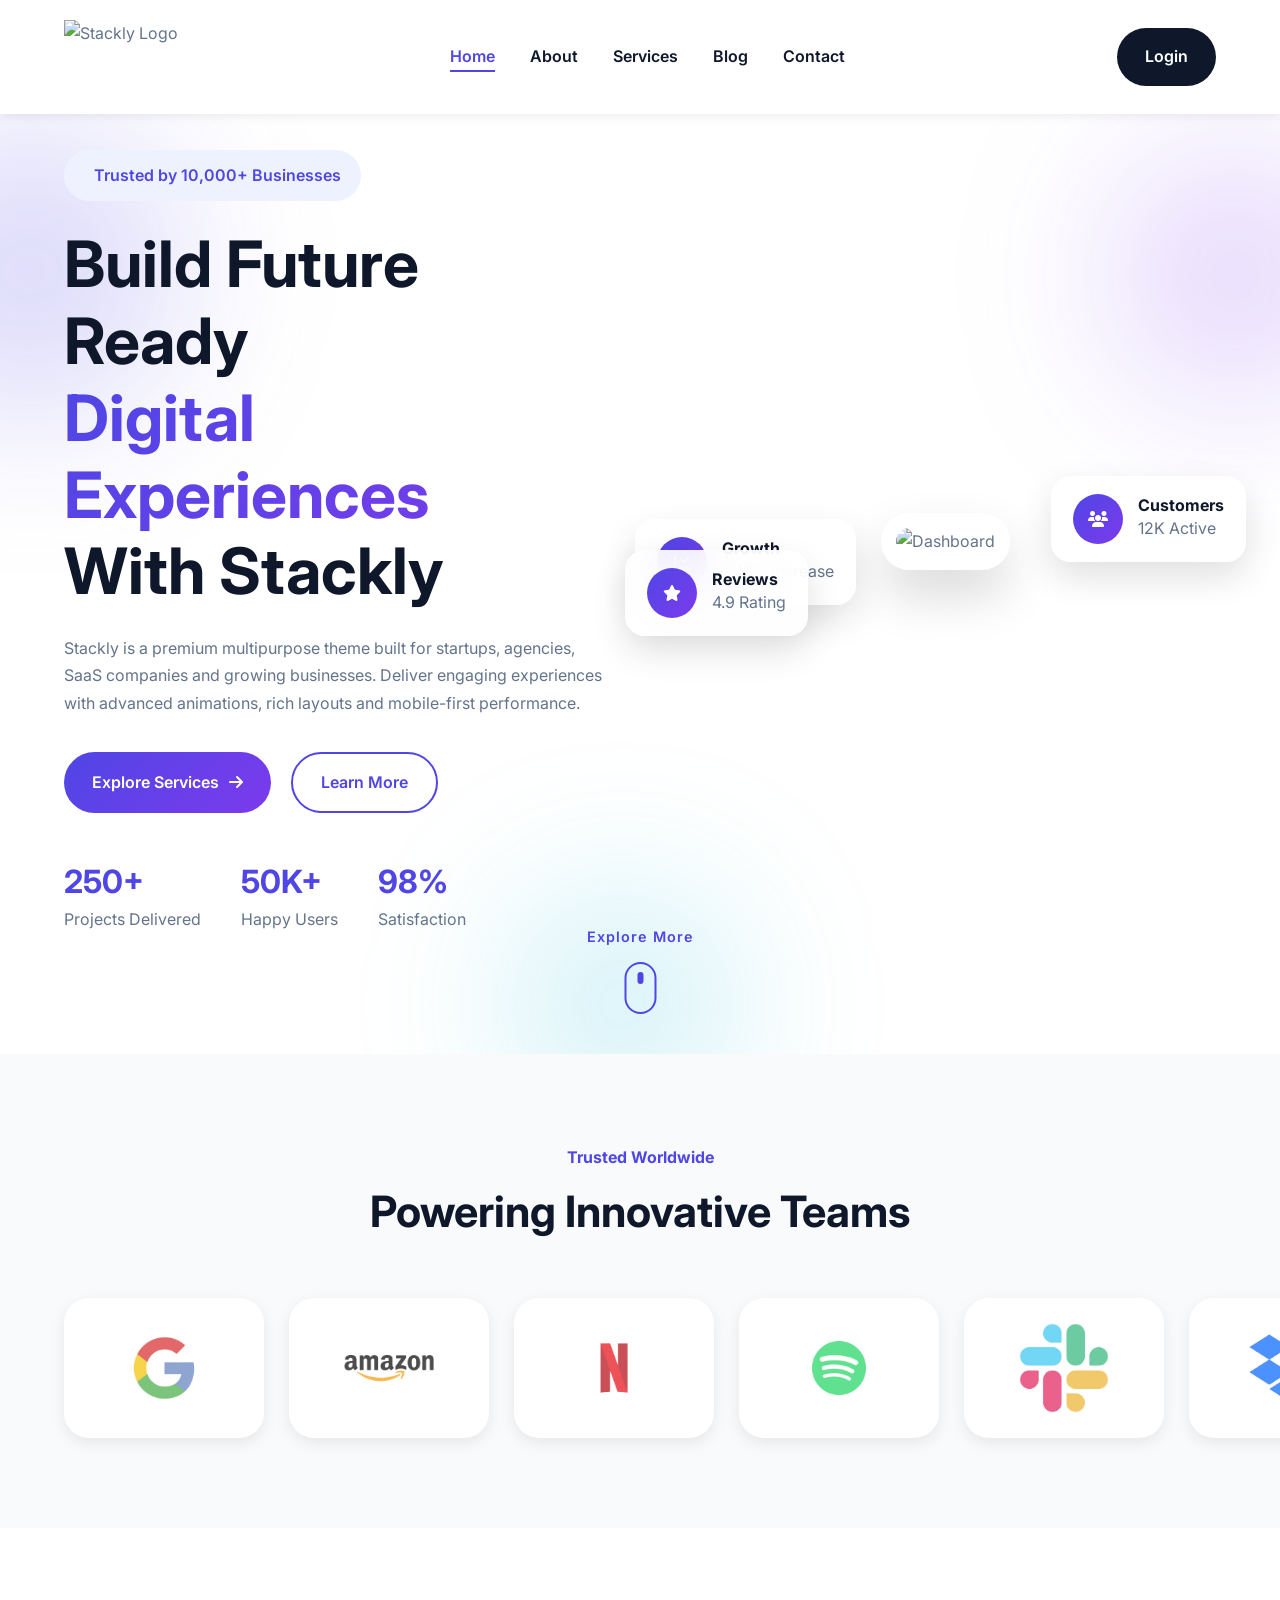
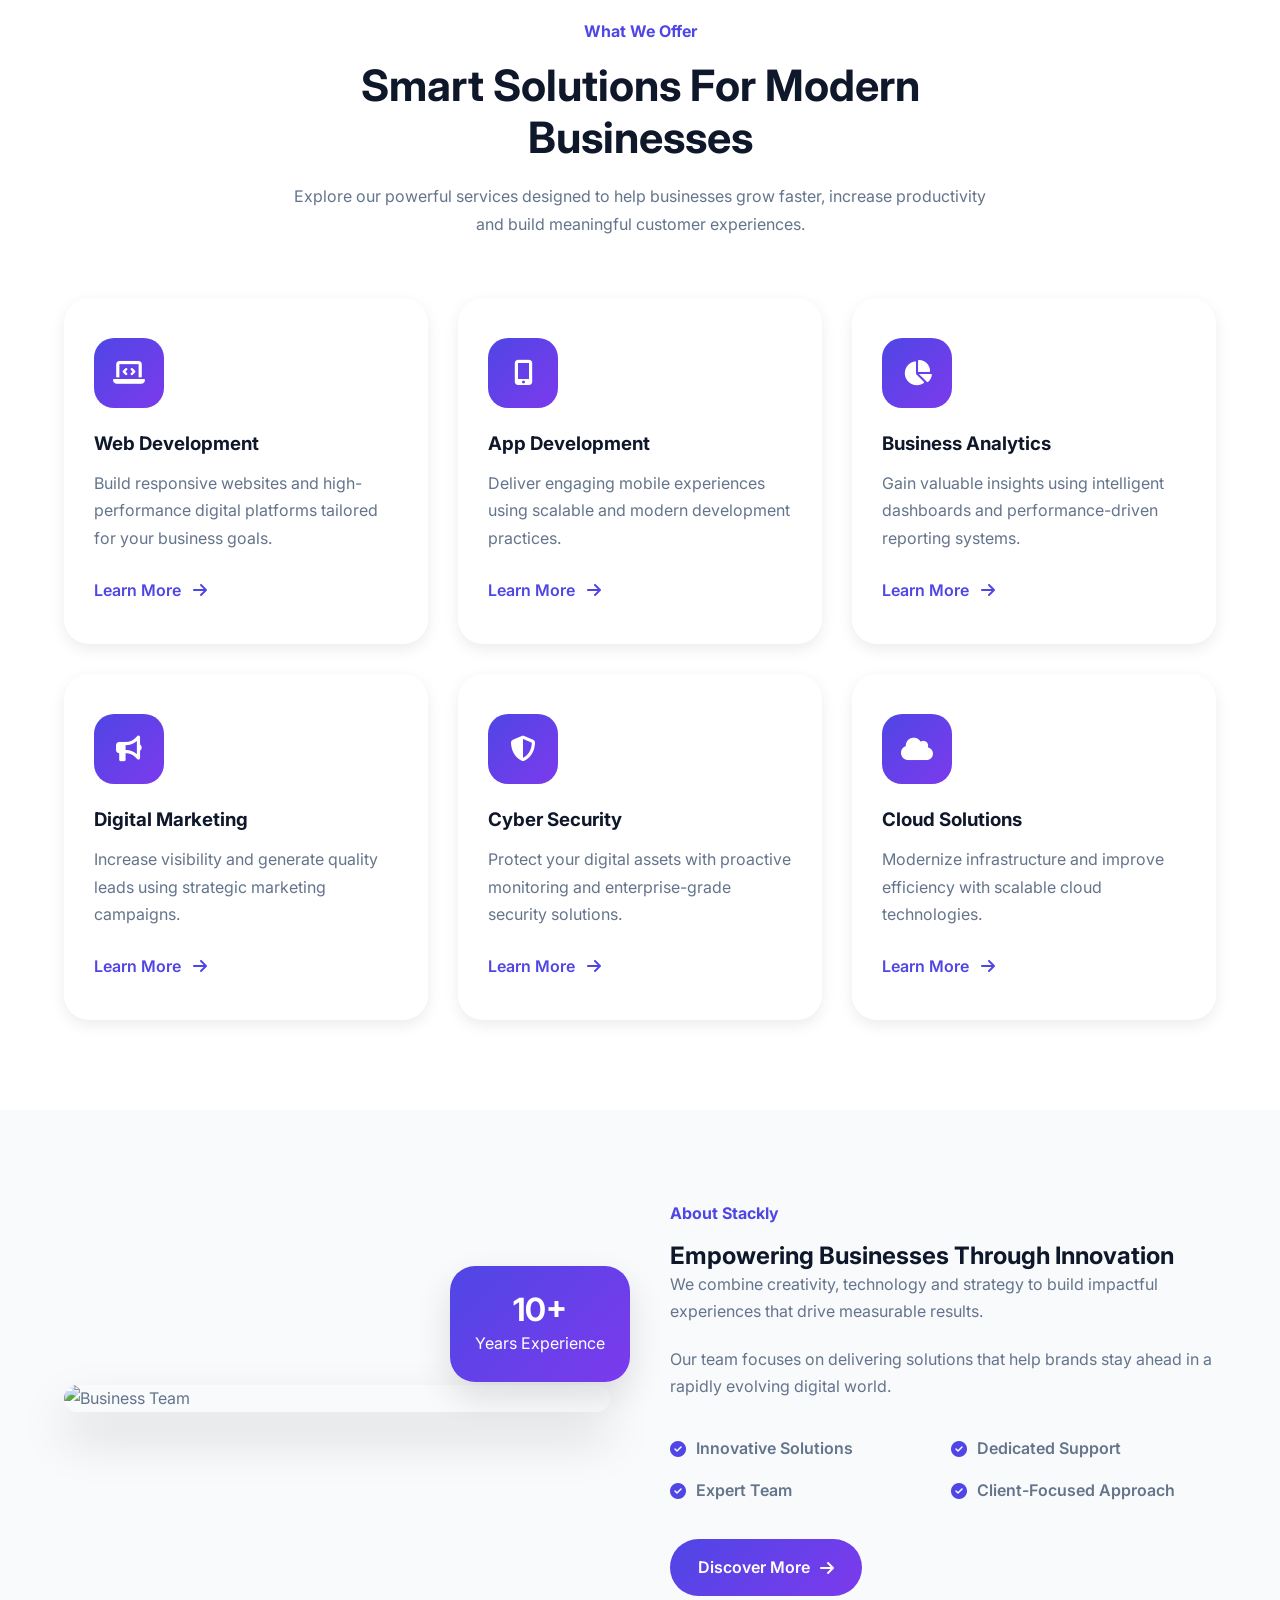
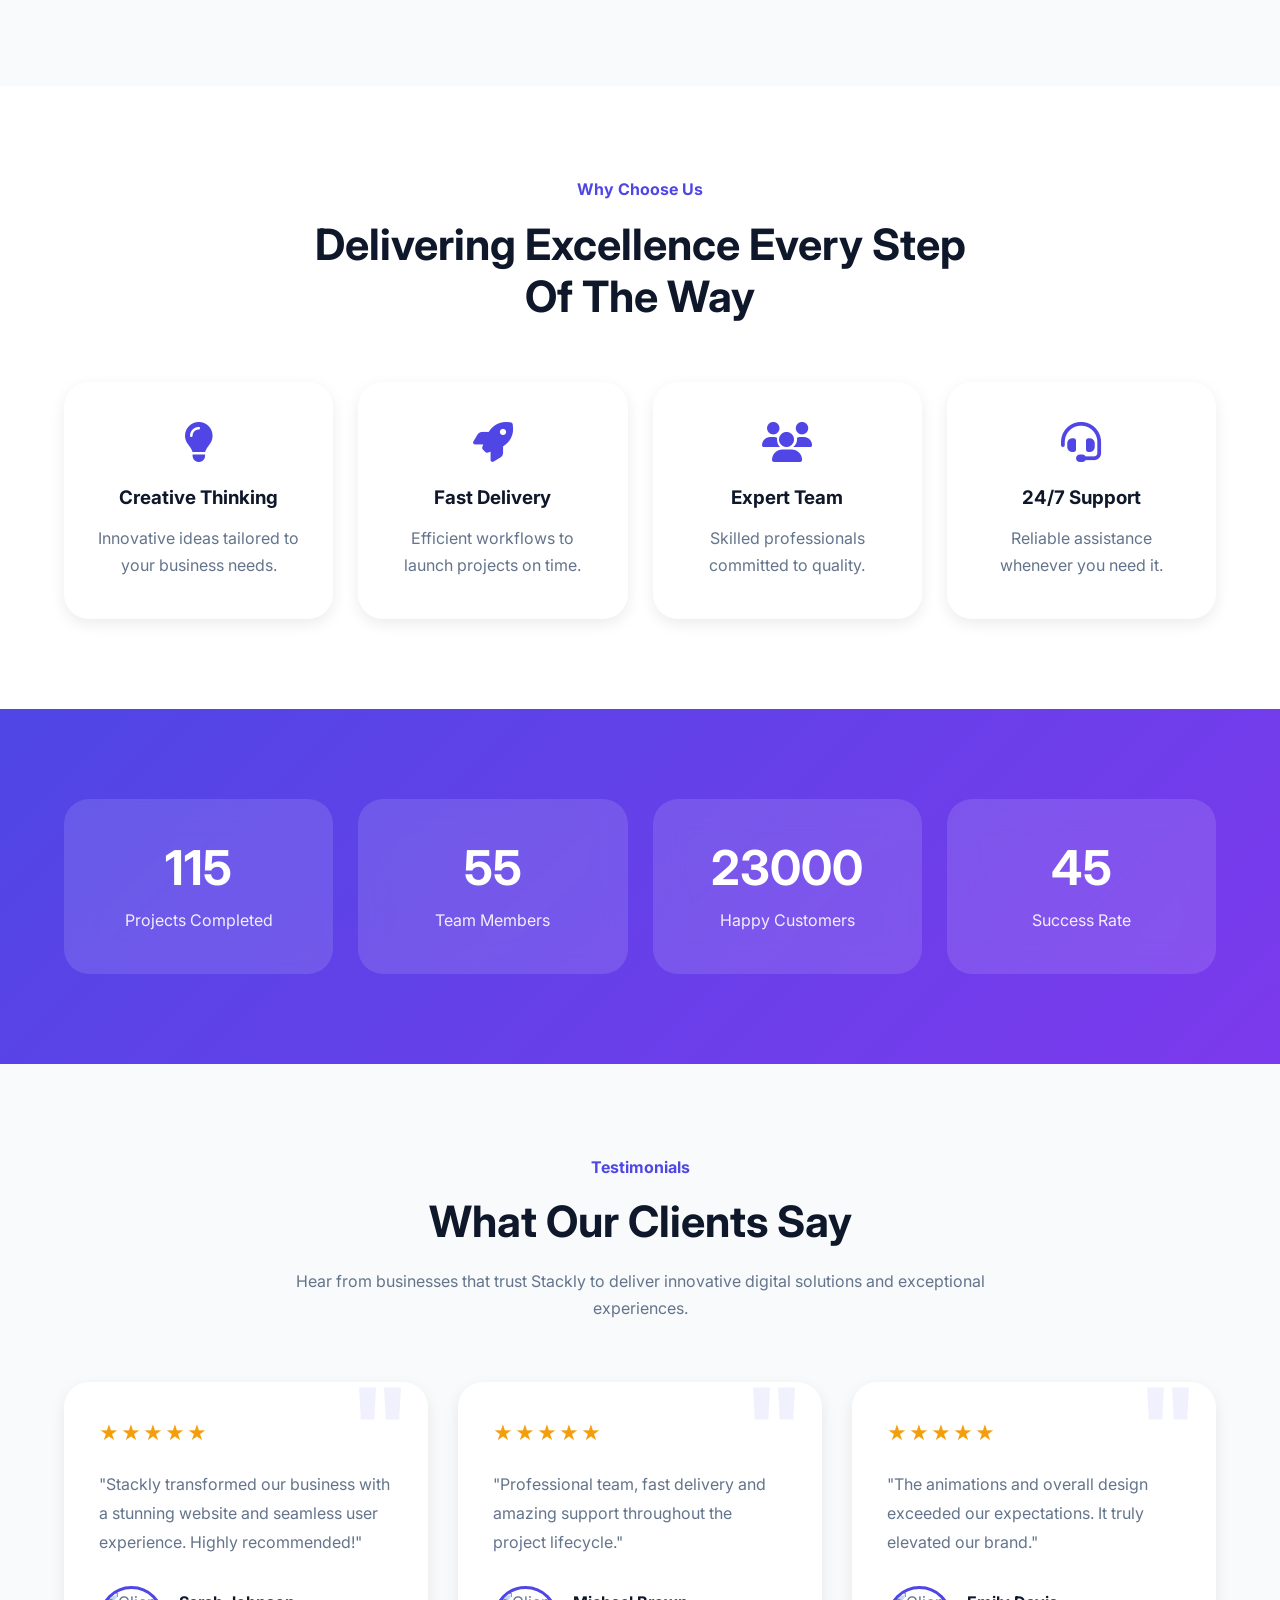
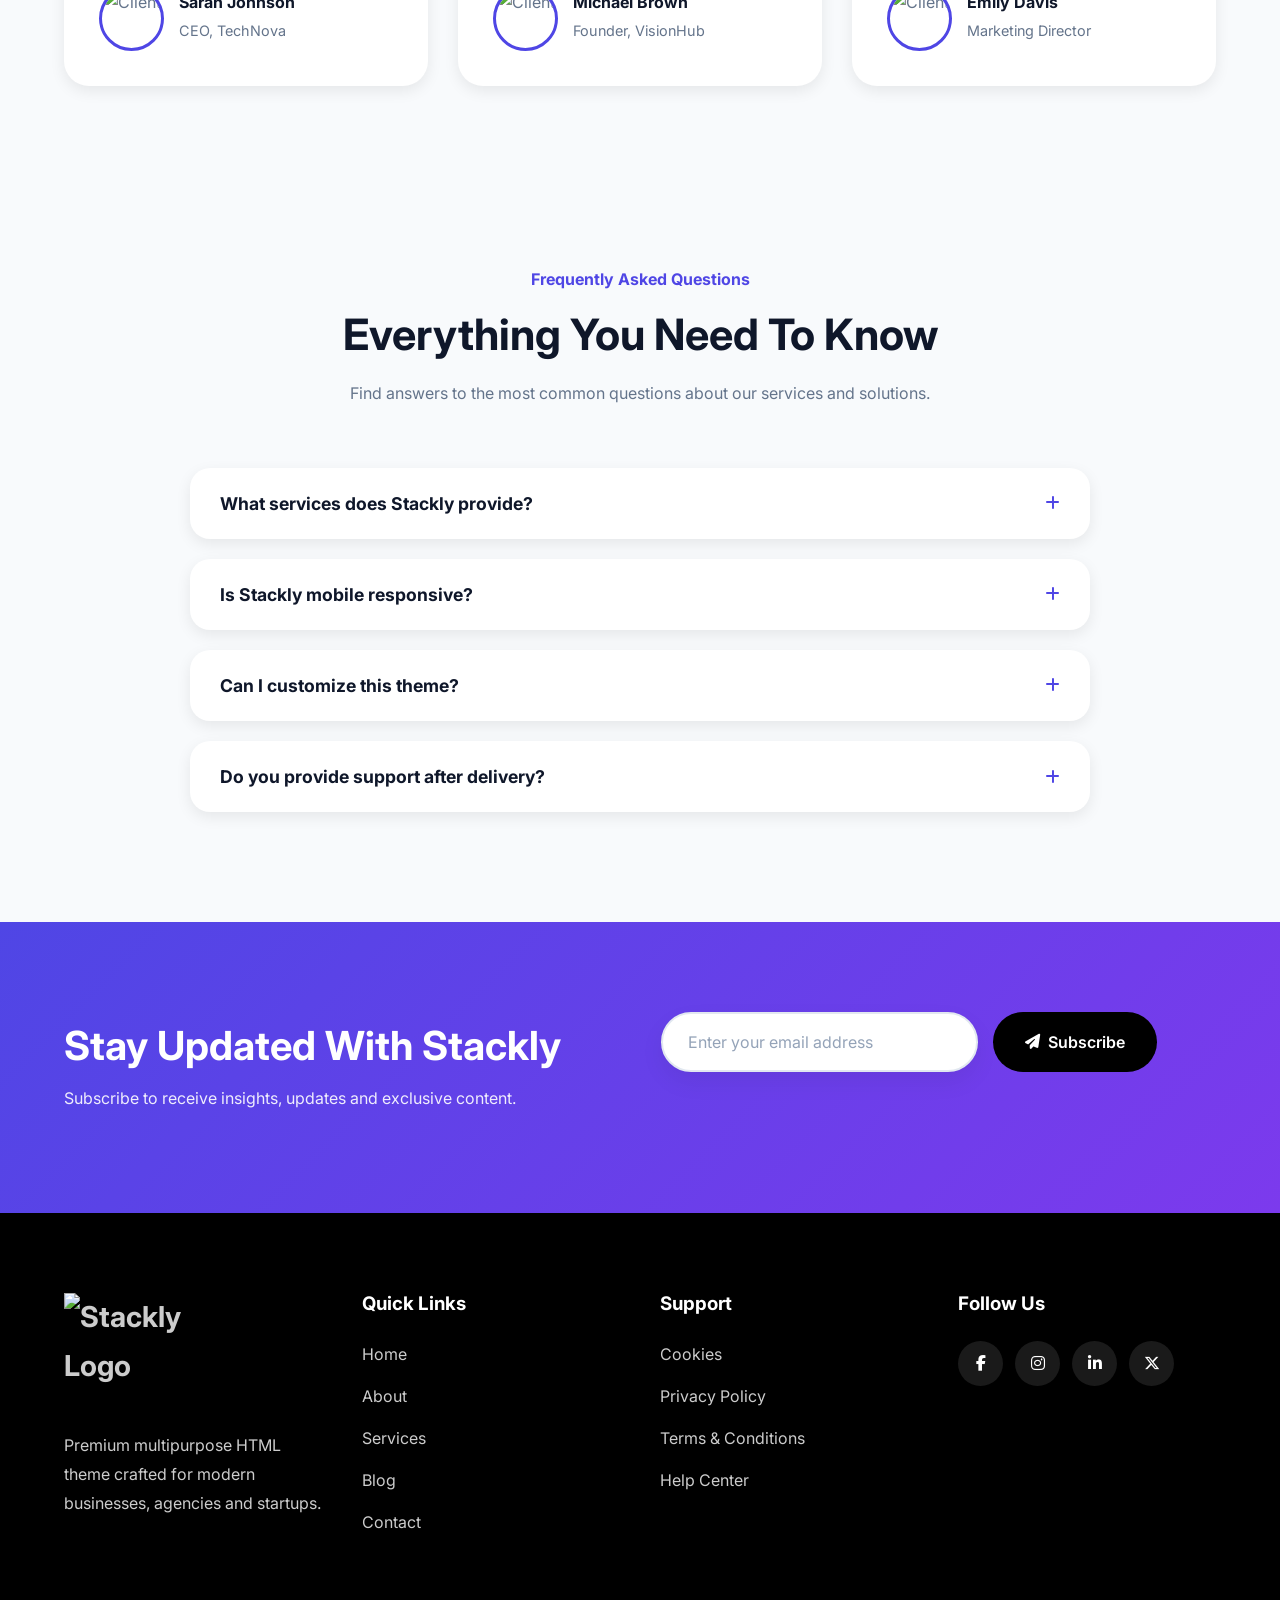
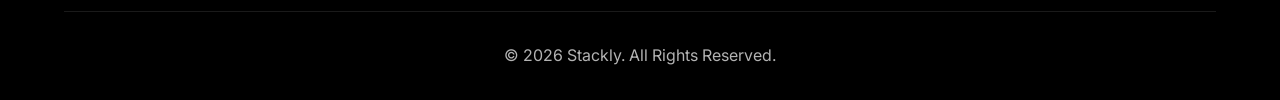
==== commit abde7698: "Updated website" ====
--- a/index.html
+++ b/index.html
@@ -45,64 +45,39 @@
 
 
 <!-- ================= HEADER ================= -->
-
 <header class="header" id="header">
 
     <div class="container header-container">
 
         <!-- Logo -->
         <a href="index.html" class="logo">
-
-    <img src="images/blue-logo.webp"
-         alt="Stackly Logo"
-         class="logo-image">
-
-</a>
-
+            <img src="images/blue-logo.webp"
+                 alt="Stackly Logo"
+                 class="logo-image">
+        </a>
 
         <!-- Navbar -->
         <nav class="navbar" id="navbar">
 
             <ul class="nav-links">
 
-                <li>
-                    <a href="index.html" class="active">
-                        Home
-                    </a>
+                <li><a href="index.html" class="active">Home</a></li>
+
+                <li><a href="about.html">About</a></li>
+
+                <li><a href="services.html">Services</a></li>
+                <li><a href="blog.html">Blog</a></li>
+
+                <li><a href="contact.html">Contact</a></li>
+
+                <!-- Mobile Login -->
+                <li class="mobile-login">
+                    <a href="login.html">Login</a>
                 </li>
 
-                <li>
-                    <a href="about.html">
-                        About
-                    </a>
-                </li>
-
-                <li>
-                    <a href="services.html">
-                        Services
-                    </a>
-                </li>
-
-                <li>
-                    <a href="blog.html">
-                        Blog
-                    </a>
-                </li>
-
-                <li>
-                    <a href="contact.html">
-                        Contact
-                    </a>
-                </li>
-            <li class="mobile-login">
-    <a href="login.html">Login</a>
-</li>
-
-
             </ul>
 
         </nav>
-
 
         <!-- Right Side -->
         <div class="header-right">
@@ -124,7 +99,6 @@
     </div>
 
 </header>
-
 
 <!-- ================= HERO SECTION ================= -->
 
--- a/css/style.css
+++ b/css/style.css
@@ -1685,11 +1685,11 @@
 }
 
 #subscribeMessage.error{
-    color: #ef4444;
+    color: #fff;
 }
 
 #subscribeMessage.success{
-    color: #16a34a;
+    color:#fff;
 }
 
 
